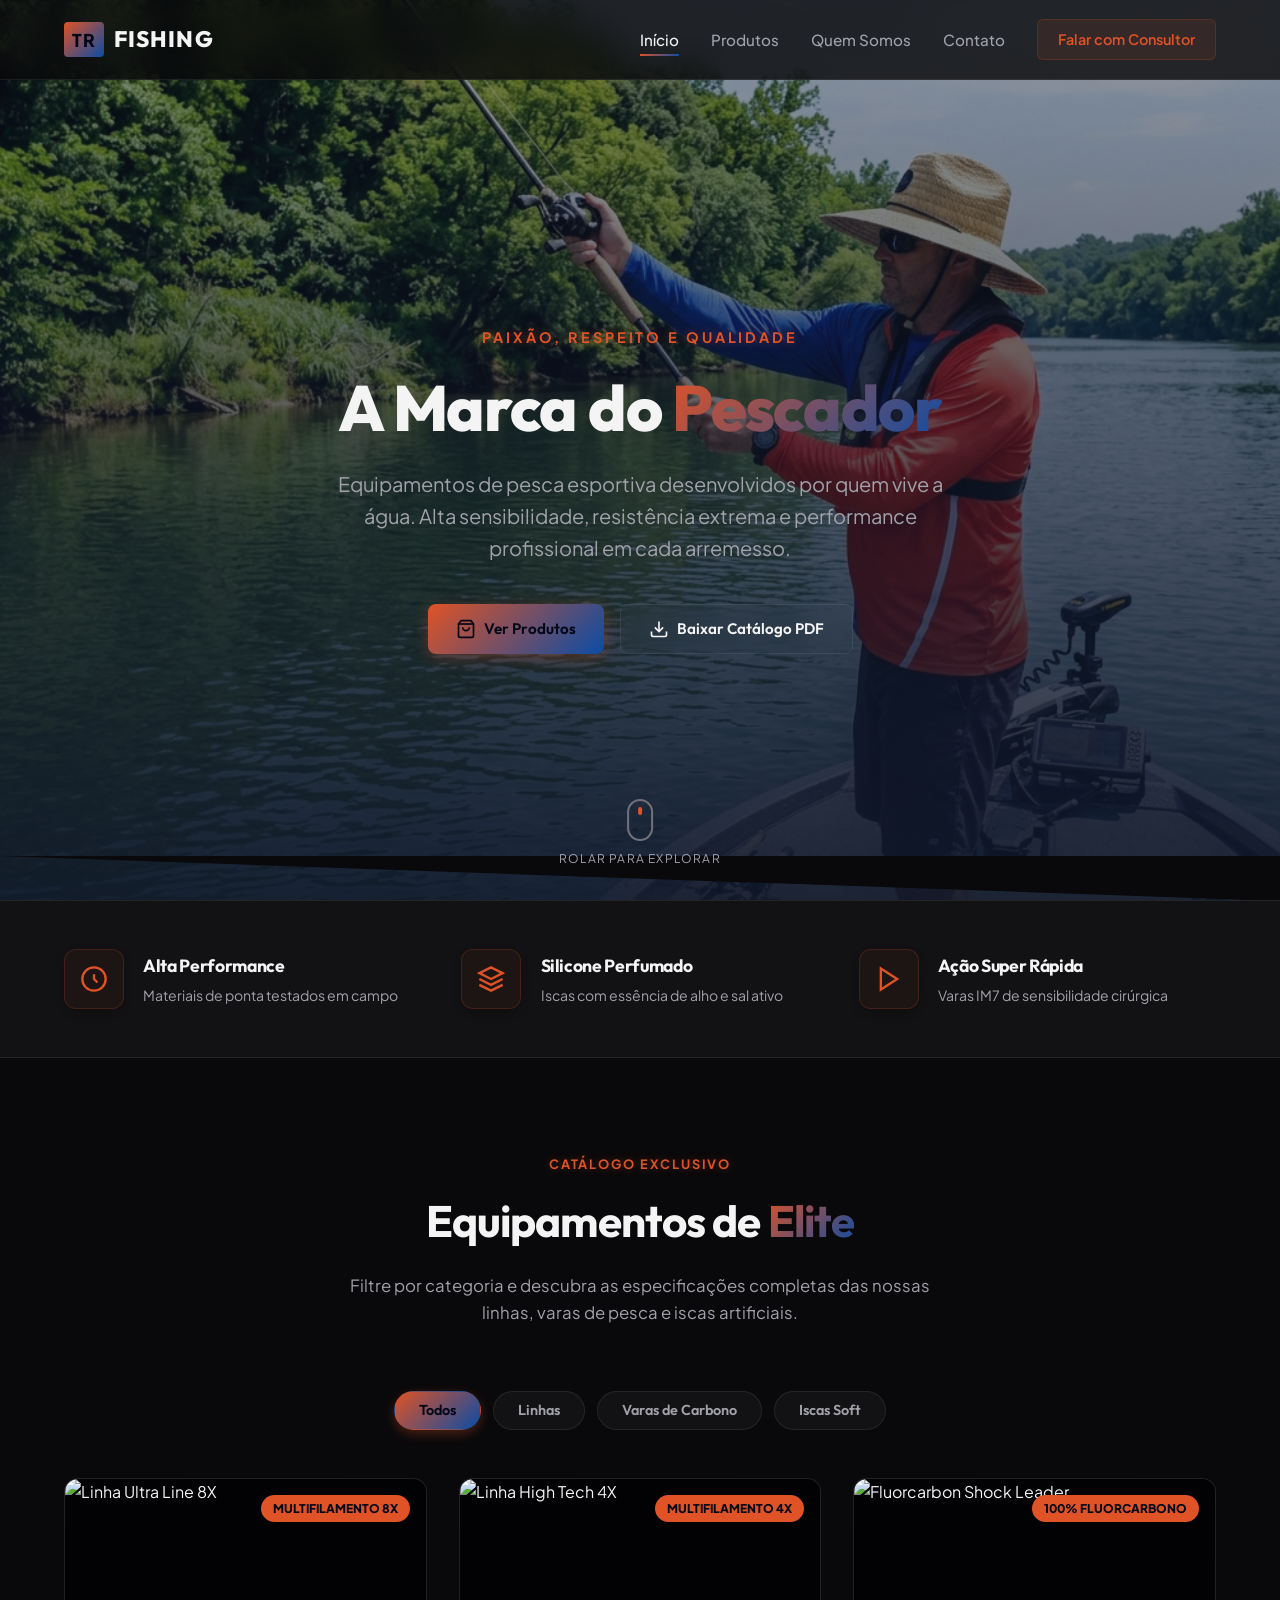
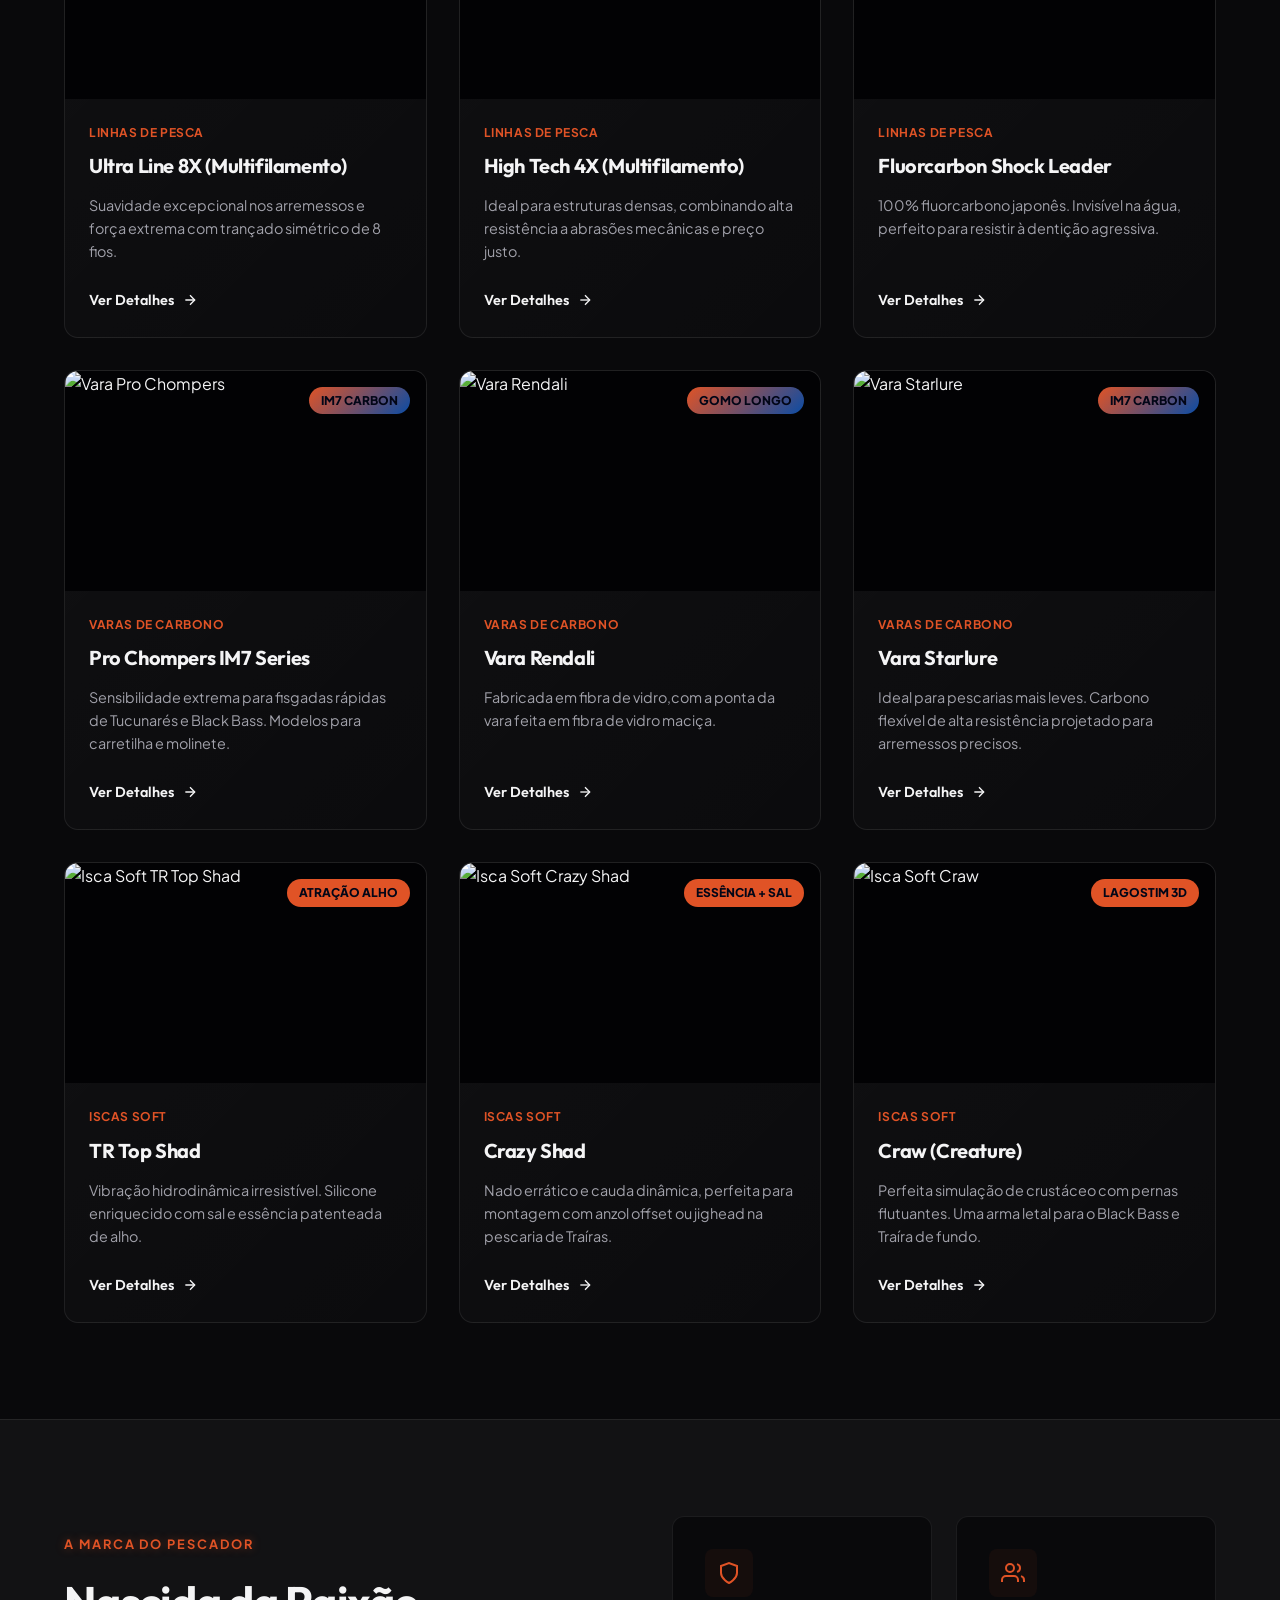
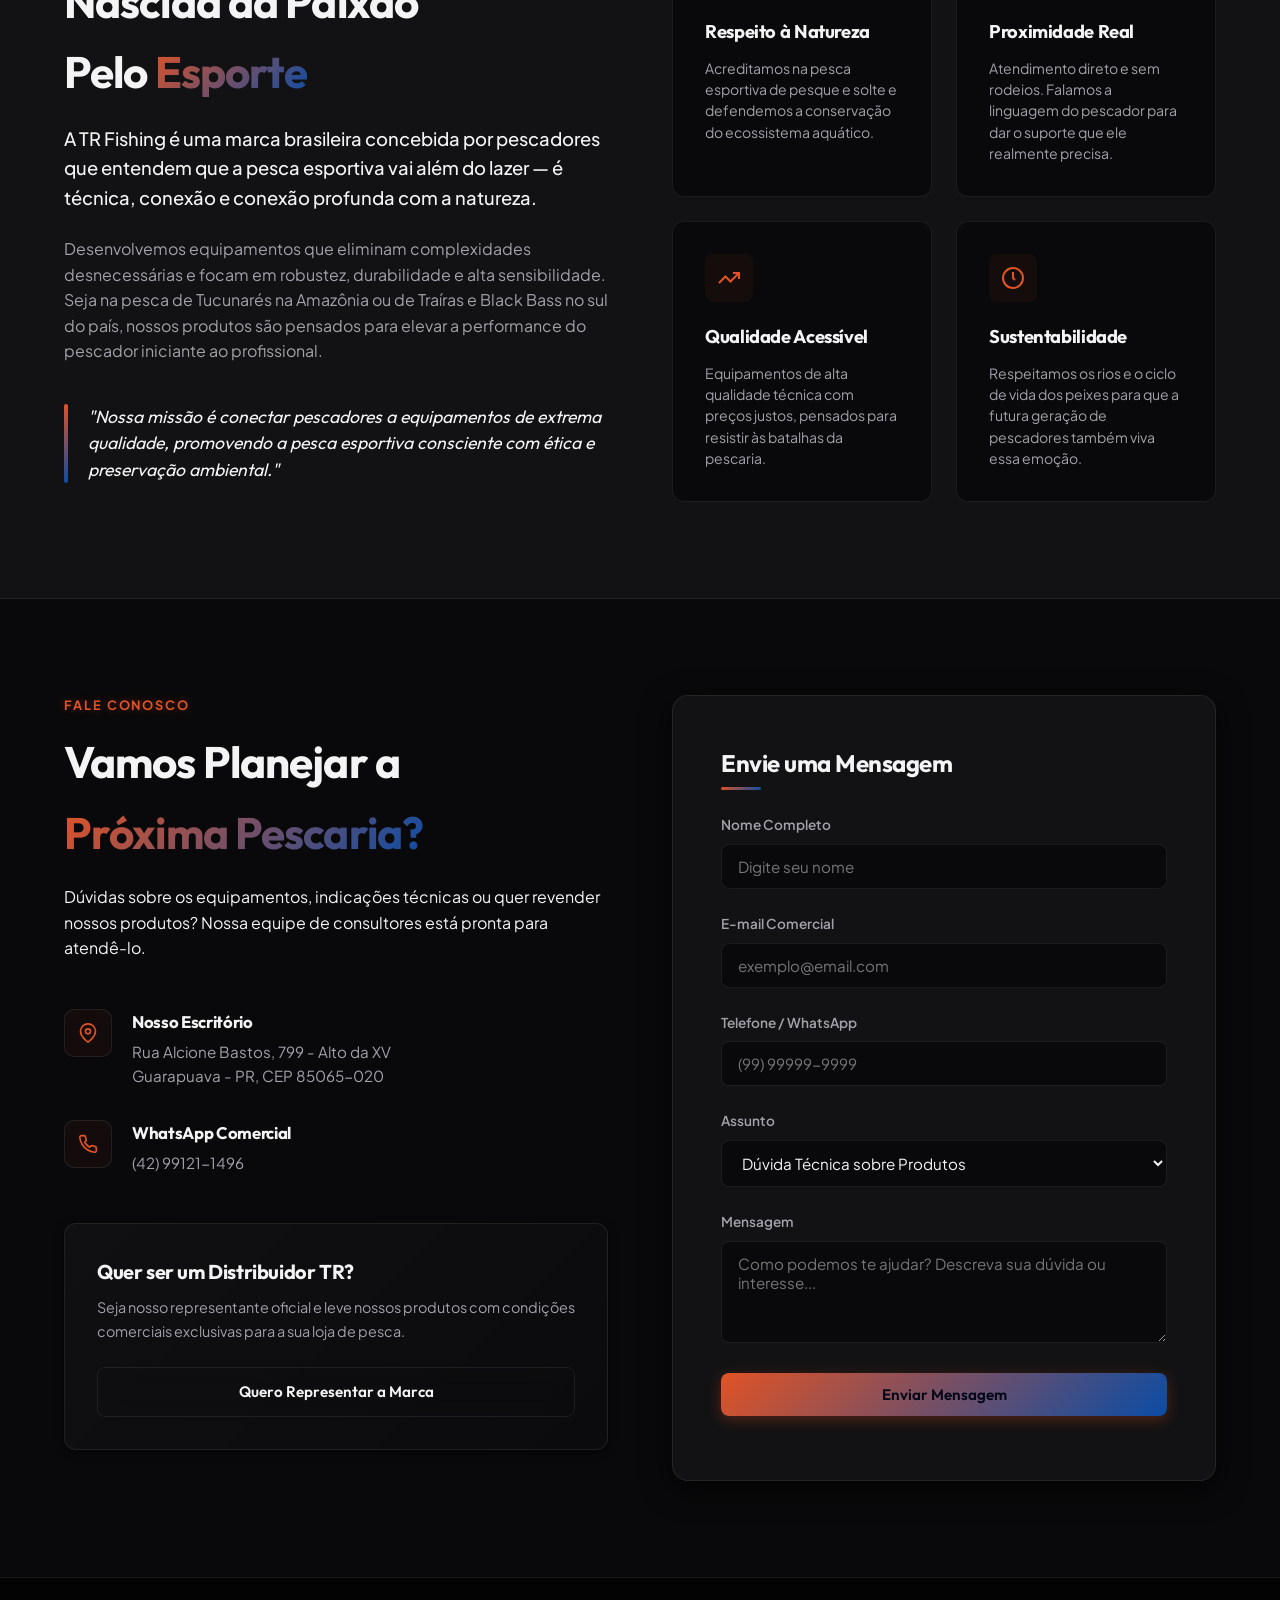
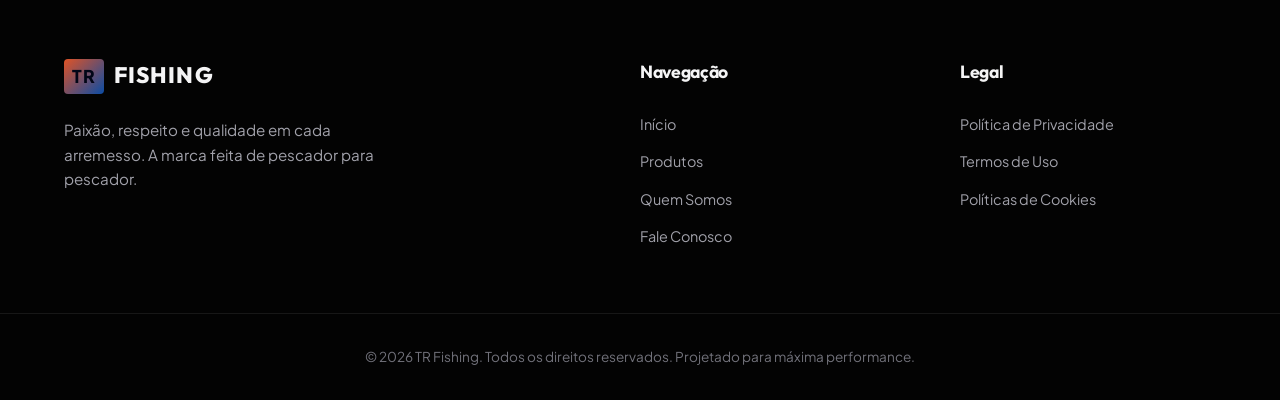
==== index.html @ 399e47fb "imagem borrada" ====
<!DOCTYPE html>
<html lang="pt-BR">
<head>
    <meta charset="UTF-8">
    <meta name="viewport" content="width=device-width, initial-scale=1.0">
    
    <!-- SEO Optimization -->
    <title>TR Fishing | A Marca do Pescador Esportivo</title>
    <meta name="description" content="TR Fishing: Equipamentos de pesca esportiva de alta performance. Linhas multifilamento, varas de carbono IM7 e iscas soft de alta atração para pescadores exigentes.">
    <meta name="keywords" content="tr fishing, pesca esportiva, linha multifilamento, vara de pesca, isca soft, tucunare, traira, robalo, guarapuava">
    <meta name="author" content="TR Fishing">
    <meta name="robots" content="index, follow">
    
    <!-- Open Graph (Facebook / LinkedIn) -->
    <meta property="og:type" content="website">
    <meta property="og:url" content="https://trfishing.com.br">
    <meta property="og:title" content="TR Fishing | A Marca do Pescador Esportivo">
    <meta property="og:description" content="Linhas multifilamento, varas de carbono IM7 e iscas soft premium com essência e sal. Feito por pescadores para pescadores.">
    <meta property="og:image" content="assets/hero_background.png">

    <!-- Fonts -->
    <link rel="preconnect" href="https://fonts.googleapis.com">
    <link rel="preconnect" href="https://fonts.gstatic.com" crossorigin>
    <link href="https://fonts.googleapis.com/css2?family=Outfit:wght@300;400;500;600;700;800&family=Plus+Jakarta+Sans:wght@300;400;500;600;700&display=swap" rel="stylesheet">

    <link rel="stylesheet" href="index.css">
</head>
<body>

    <!-- Header / Navbar -->
    <header class="navbar-header" id="navbar">
        <div class="nav-container">
            <a href="#home" class="logo-area">
                <span class="logo-icon">TR</span>
                <span class="logo-text">FISHING</span>
            </a>
            
            <!-- Mobile Menu Toggle Button -->
            <button class="mobile-toggle" id="mobile-toggle" aria-label="Abrir Menu">
                <svg class="burger-icon" viewBox="0 0 24 24" width="24" height="24">
                    <line x1="4" y1="6" x2="20" y2="6" stroke="currentColor" stroke-width="2" stroke-linecap="round"/>
                    <line x1="4" y1="12" x2="20" y2="12" stroke="currentColor" stroke-width="2" stroke-linecap="round"/>
                    <line x1="4" y1="18" x2="20" y2="18" stroke="currentColor" stroke-width="2" stroke-linecap="round"/>
                </svg>
            </button>

            <!-- Navigation Links -->
            <nav class="nav-menu" id="nav-menu">
                <a href="#home" class="nav-link active">Início</a>
                <a href="#produtos" class="nav-link">Produtos</a>
                <a href="#quem-somos" class="nav-link">Quem Somos</a>
                <a href="#contato" class="nav-link">Contato</a>
                <a href="https://wa.me/5542991211496?text=Olá,%20gostaria%20de%20falar%20com%20um%20consultor%20da%20TR%20Fishing." target="_blank" class="nav-cta">
                    Falar com Consultor
                </a>
            </nav>
        </div>
    </header>

    <!-- Hero Section -->
    <section class="hero-section" id="home">
        <div class="hero-bg" style="background-image: linear-gradient(to bottom, rgba(15, 23, 42, 0.4), rgba(15, 23, 42, 0.95)), url('assets/hero_background.png');"></div>
        <div class="hero-content container">
            <span class="hero-tagline glow-text">PAIXÃO, RESPEITO E QUALIDADE</span>
            <h1 class="hero-title animate-text">A Marca do <span class="gradient-text">Pescador</span></h1>
            <p class="hero-subtitle">Equipamentos de pesca esportiva desenvolvidos por quem vive a água. Alta sensibilidade, resistência extrema e performance profissional em cada arremesso.</p>
            
            <div class="hero-actions">
                <a href="#produtos" class="btn btn-primary">
                    <svg viewBox="0 0 24 24" width="20" height="20" fill="none" stroke="currentColor" stroke-width="2"><path d="M6 2L3 6v14a2 2 0 0 0 2 2h14a2 2 0 0 0 2-2V6l-3-4z"/><line x1="3" y1="6" x2="21" y2="6"/><path d="M16 10a4 4 0 0 1-8 0"/></svg>
                    Ver Produtos
                </a>
                <a href="https://www.trfishing.com.br/_files/ugd/148d5c_46f67839ef1f469bb3b888e98084ba09.pdf" target="_blank" class="btn btn-secondary">
                    <svg viewBox="0 0 24 24" width="20" height="20" fill="none" stroke="currentColor" stroke-width="2"><path d="M21 15v4a2 2 0 0 1-2 2H5a2 2 0 0 1-2-2v-4"/><polyline points="7 10 12 15 17 10"/><line x1="12" y1="15" x2="12" y2="3"/></svg>
                    Baixar Catálogo PDF
                </a>
            </div>
        </div>
        
        <div class="scroll-indicator">
            <span class="mouse">
                <span class="wheel"></span>
            </span>
            <span class="label">Rolar para explorar</span>
        </div>
        
        <!-- Premium Angled SVG Divider -->
        <div class="hero-divider">
            <svg data-name="Layer 1" xmlns="http://www.w3.org/2000/svg" viewBox="0 0 1200 120" preserveAspectRatio="none">
                <path d="M1200 120L0 120L0 0L1200 120Z"></path>
            </svg>
        </div>
    </section>

    <!-- Quick Highlights Info Bar -->
    <div class="highlight-bar">
        <div class="container highlights-wrapper">
            <div class="highlight-item" data-animate="slide-up">
                <div class="highlight-icon">
                    <svg viewBox="0 0 24 24" width="28" height="28" fill="none" stroke="currentColor" stroke-width="2"><circle cx="12" cy="12" r="10"/><path d="M12 8v4l3 3"/></svg>
                </div>
                <div>
                    <h4>Alta Performance</h4>
                    <p>Materiais de ponta testados em campo</p>
                </div>
            </div>
            <div class="highlight-item" data-animate="slide-up">
                <div class="highlight-icon">
                    <svg viewBox="0 0 24 24" width="28" height="28" fill="none" stroke="currentColor" stroke-width="2"><path d="M12 2L2 7l10 5 10-5-10-5zM2 17l10 5 10-5M2 12l10 5 10-5"/></svg>
                </div>
                <div>
                    <h4>Silicone Perfumado</h4>
                    <p>Iscas com essência de alho e sal ativo</p>
                </div>
            </div>
            <div class="highlight-item" data-animate="slide-up">
                <div class="highlight-icon">
                    <svg viewBox="0 0 24 24" width="28" height="28" fill="none" stroke="currentColor" stroke-width="2"><polygon points="5 3 19 12 5 21 5 3"/></svg>
                </div>
                <div>
                    <h4>Ação Super Rápida</h4>
                    <p>Varas IM7 de sensibilidade cirúrgica</p>
                </div>
            </div>
        </div>
    </div>

    <!-- Products Catalog Section -->
    <section class="products-section container" id="produtos">
        <div class="section-header text-center">
            <span class="section-tag glow-text">CATÁLOGO EXCLUSIVO</span>
            <h2 class="section-title">Equipamentos de <span class="gradient-text">Elite</span></h2>
            <p class="section-subtitle">Filtre por categoria e descubra as especificações completas das nossas linhas, varas de pesca e iscas artificiais.</p>
        </div>

        <!-- Filter Controls -->
        <div class="filter-controls">
            <button class="filter-btn active" data-filter="all">Todos</button>
            <button class="filter-btn" data-filter="linhas">Linhas</button>
            <button class="filter-btn" data-filter="varas">Varas de Carbono</button>
            <button class="filter-btn" data-filter="iscas">Iscas Soft</button>
        </div>

        <!-- Products Grid -->
        <div class="products-grid" id="products-grid">
            <!-- Product cards will be dynamically loaded or hardcoded for high indexing and speed -->
            
            <!-- Card 1 -->
            <div class="product-card" data-category="linhas" data-animate="fade-in">
                <div class="product-img-wrapper">
                    <img src="assets/product_line.png" alt="Linha Ultra Line 8X" class="product-image">
                    <span class="product-badge">Multifilamento 8X</span>
                </div>
                <div class="product-info">
                    <span class="product-category-tag">Linhas de Pesca</span>
                    <h3 class="product-name">Ultra Line 8X (Multifilamento)</h3>
                    <p class="product-short-desc">Suavidade excepcional nos arremessos e força extrema com trançado simétrico de 8 fios.</p>
                    <button class="btn-detail" onclick="openProductDetail('ultra-line-8x')">
                        Ver Detalhes
                        <svg viewBox="0 0 24 24" width="16" height="16" fill="none" stroke="currentColor" stroke-width="2"><line x1="5" y1="12" x2="19" y2="12"/><polyline points="12 5 19 12 12 19"/></svg>
                    </button>
                </div>
            </div>

            <!-- Card 2 -->
            <div class="product-card" data-category="linhas" data-animate="fade-in">
                <div class="product-img-wrapper">
                    <img src="assets/product_line.png" alt="Linha High Tech 4X" class="product-image">
                    <span class="product-badge">Multifilamento 4X</span>
                </div>
                <div class="product-info">
                    <span class="product-category-tag">Linhas de Pesca</span>
                    <h3 class="product-name">High Tech 4X (Multifilamento)</h3>
                    <p class="product-short-desc">Ideal para estruturas densas, combinando alta resistência a abrasões mecânicas e preço justo.</p>
                    <button class="btn-detail" onclick="openProductDetail('high-tech-4x')">
                        Ver Detalhes
                        <svg viewBox="0 0 24 24" width="16" height="16" fill="none" stroke="currentColor" stroke-width="2"><line x1="5" y1="12" x2="19" y2="12"/><polyline points="12 5 19 12 12 19"/></svg>
                    </button>
                </div>
            </div>

            <!-- Card 3 -->
            <div class="product-card" data-category="linhas" data-animate="fade-in">
                <div class="product-img-wrapper">
                    <img src="assets/product_line.png" alt="Fluorcarbon Shock Leader" class="product-image">
                    <span class="product-badge">100% Fluorcarbono</span>
                </div>
                <div class="product-info">
                    <span class="product-category-tag">Linhas de Pesca</span>
                    <h3 class="product-name">Fluorcarbon Shock Leader</h3>
                    <p class="product-short-desc">100% fluorcarbono japonês. Invisível na água, perfeito para resistir à dentição agressiva.</p>
                    <button class="btn-detail" onclick="openProductDetail('fluorcarbon-leader')">
                        Ver Detalhes
                        <svg viewBox="0 0 24 24" width="16" height="16" fill="none" stroke="currentColor" stroke-width="2"><line x1="5" y1="12" x2="19" y2="12"/><polyline points="12 5 19 12 12 19"/></svg>
                    </button>
                </div>
            </div>

            <!-- Card 4 -->
            <div class="product-card" data-category="varas" data-animate="fade-in">
                <div class="product-img-wrapper">
                    <img src="assets/product_rod.png" alt="Vara Pro Chompers" class="product-image">
                    <span class="product-badge accent">IM7 Carbon</span>
                </div>
                <div class="product-info">
                    <span class="product-category-tag">Varas de Carbono</span>
                    <h3 class="product-name">Pro Chompers IM7 Series</h3>
                    <p class="product-short-desc">Sensibilidade extrema para fisgadas rápidas de Tucunarés e Black Bass. Modelos para carretilha e molinete.</p>
                    <button class="btn-detail" onclick="openProductDetail('pro-chompers')">
                        Ver Detalhes
                        <svg viewBox="0 0 24 24" width="16" height="16" fill="none" stroke="currentColor" stroke-width="2"><line x1="5" y1="12" x2="19" y2="12"/><polyline points="12 5 19 12 12 19"/></svg>
                    </button>
                </div>
            </div>

            <!-- Card 5 -->
            <div class="product-card" data-category="varas" data-animate="fade-in">
                <div class="product-img-wrapper">
                    <img src="assets/product_rod.png" alt="Vara Rendali" class="product-image">
                    <span class="product-badge accent">Gomo Longo</span>
                </div>
                <div class="product-info">
                    <span class="product-category-tag">Varas de Carbono</span>
                    <h3 class="product-name">Vara Rendali</h3>
                    <p class="product-short-desc">Fabricada em fibra de vidro,com a ponta da vara feita em fibra de vidro maciça.</p>
                    <button class="btn-detail" onclick="openProductDetail('rendali')">
                        Ver Detalhes
                        <svg viewBox="0 0 24 24" width="16" height="16" fill="none" stroke="currentColor" stroke-width="2"><line x1="5" y1="12" x2="19" y2="12"/><polyline points="12 5 19 12 12 19"/></svg>
                    </button>
                </div>
            </div>

            <!-- Card 6 -->
            <div class="product-card" data-category="varas" data-animate="fade-in">
                <div class="product-img-wrapper">
                    <img src="assets/product_rod.png" alt="Vara Starlure" class="product-image">
                    <span class="product-badge accent">IM7 Carbon</span>
                </div>
                <div class="product-info">
                    <span class="product-category-tag">Varas de Carbono</span>
                    <h3 class="product-name">Vara Starlure</h3>
                    <p class="product-short-desc">Ideal para pescarias mais leves. Carbono flexível de alta resistência projetado para arremessos precisos.</p>
                    <button class="btn-detail" onclick="openProductDetail('starlure')">
                        Ver Detalhes
                        <svg viewBox="0 0 24 24" width="16" height="16" fill="none" stroke="currentColor" stroke-width="2"><line x1="5" y1="12" x2="19" y2="12"/><polyline points="12 5 19 12 12 19"/></svg>
                    </button>
                </div>
            </div>

            <!-- Card 7 -->
            <div class="product-card" data-category="iscas" data-animate="fade-in">
                <div class="product-img-wrapper">
                    <img src="assets/product_bait.png" alt="Isca Soft TR Top Shad" class="product-image">
                    <span class="product-badge">Atração Alho</span>
                </div>
                <div class="product-info">
                    <span class="product-category-tag">Iscas Soft</span>
                    <h3 class="product-name">TR Top Shad</h3>
                    <p class="product-short-desc">Vibração hidrodinâmica irresistível. Silicone enriquecido com sal e essência patenteada de alho.</p>
                    <button class="btn-detail" onclick="openProductDetail('top-shad')">
                        Ver Detalhes
                        <svg viewBox="0 0 24 24" width="16" height="16" fill="none" stroke="currentColor" stroke-width="2"><line x1="5" y1="12" x2="19" y2="12"/><polyline points="12 5 19 12 12 19"/></svg>
                    </button>
                </div>
            </div>

            <!-- Card 8 -->
            <div class="product-card" data-category="iscas" data-animate="fade-in">
                <div class="product-img-wrapper">
                    <img src="assets/product_bait.png" alt="Isca Soft Crazy Shad" class="product-image">
                    <span class="product-badge">Essência + Sal</span>
                </div>
                <div class="product-info">
                    <span class="product-category-tag">Iscas Soft</span>
                    <h3 class="product-name">Crazy Shad</h3>
                    <p class="product-short-desc">Nado errático e cauda dinâmica, perfeita para montagem com anzol offset ou jighead na pescaria de Traíras.</p>
                    <button class="btn-detail" onclick="openProductDetail('crazy-shad')">
                        Ver Detalhes
                        <svg viewBox="0 0 24 24" width="16" height="16" fill="none" stroke="currentColor" stroke-width="2"><line x1="5" y1="12" x2="19" y2="12"/><polyline points="12 5 19 12 12 19"/></svg>
                    </button>
                </div>
            </div>

            <!-- Card 9 -->
            <div class="product-card" data-category="iscas" data-animate="fade-in">
                <div class="product-img-wrapper">
                    <img src="assets/product_bait.png" alt="Isca Soft Craw" class="product-image">
                    <span class="product-badge">Lagostim 3D</span>
                </div>
                <div class="product-info">
                    <span class="product-category-tag">Iscas Soft</span>
                    <h3 class="product-name">Craw (Creature)</h3>
                    <p class="product-short-desc">Perfeita simulação de crustáceo com pernas flutuantes. Uma arma letal para o Black Bass e Traíra de fundo.</p>
                    <button class="btn-detail" onclick="openProductDetail('craw-creature')">
                        Ver Detalhes
                        <svg viewBox="0 0 24 24" width="16" height="16" fill="none" stroke="currentColor" stroke-width="2"><line x1="5" y1="12" x2="19" y2="12"/><polyline points="12 5 19 12 12 19"/></svg>
                    </button>
                </div>
            </div>
            
        </div>
    </section>

    <!-- About Section (Quem Somos) -->
    <section class="about-section" id="quem-somos">
        <div class="container">
            <div class="about-grid">
                <div class="about-content" data-animate="slide-right">
                    <span class="section-tag glow-text">A MARCA DO PESCADOR</span>
                    <h2 class="section-title">Nascida da Paixão <br>Pelo <span class="gradient-text">Esporte</span></h2>
                    <p class="about-lead">A TR Fishing é uma marca brasileira concebida por pescadores que entendem que a pesca esportiva vai além do lazer — é técnica, conexão e conexão profunda com a natureza.</p>
                    <p class="about-desc">Desenvolvemos equipamentos que eliminam complexidades desnecessárias e focam em robustez, durabilidade e alta sensibilidade. Seja na pesca de Tucunarés na Amazônia ou de Traíras e Black Bass no sul do país, nossos produtos são pensados para elevar a performance do pescador iniciante ao profissional.</p>
                    
                    <div class="about-mission">
                        <div class="mission-bar"></div>
                        <blockquote>
                            "Nossa missão é conectar pescadores a equipamentos de extrema qualidade, promovendo a pesca esportiva consciente com ética e preservação ambiental."
                        </blockquote>
                    </div>
                </div>

                <div class="about-cards-grid" data-animate="slide-left">
                    <!-- Cards de Valores -->
                    <div class="value-card">
                        <div class="value-icon">
                            <svg viewBox="0 0 24 24" width="24" height="24" fill="none" stroke="currentColor" stroke-width="2"><path d="M12 22s8-4 8-10V5l-8-3-8 3v7c0 6 8 10 8 10z"/></svg>
                        </div>
                        <h3>Respeito à Natureza</h3>
                        <p>Acreditamos na pesca esportiva de pesque e solte e defendemos a conservação do ecossistema aquático.</p>
                    </div>

                    <div class="value-card">
                        <div class="value-icon">
                            <svg viewBox="0 0 24 24" width="24" height="24" fill="none" stroke="currentColor" stroke-width="2"><path d="M17 21v-2a4 4 0 0 0-4-4H5a4 4 0 0 0-4 4v2"/><circle cx="9" cy="7" r="4"/><path d="M23 21v-2a4 4 0 0 0-3-3.87"/><path d="M16 3.13a4 4 0 0 1 0 7.75"/></svg>
                        </div>
                        <h3>Proximidade Real</h3>
                        <p>Atendimento direto e sem rodeios. Falamos a linguagem do pescador para dar o suporte que ele realmente precisa.</p>
                    </div>

                    <div class="value-card">
                        <div class="value-icon">
                            <svg viewBox="0 0 24 24" width="24" height="24" fill="none" stroke="currentColor" stroke-width="2"><polyline points="22 7 13.5 15.5 8.5 10.5 2 17"/><polyline points="16 7 22 7 22 13"/></svg>
                        </div>
                        <h3>Qualidade Acessível</h3>
                        <p>Equipamentos de alta qualidade técnica com preços justos, pensados para resistir às batalhas da pescaria.</p>
                    </div>

                    <div class="value-card">
                        <div class="value-icon">
                            <svg viewBox="0 0 24 24" width="24" height="24" fill="none" stroke="currentColor" stroke-width="2"><circle cx="12" cy="12" r="10"/><polyline points="12 6 12 12 14 14"/></svg>
                        </div>
                        <h3>Sustentabilidade</h3>
                        <p>Respeitamos os rios e o ciclo de vida dos peixes para que a futura geração de pescadores também viva essa emoção.</p>
                    </div>
                </div>
            </div>
        </div>
    </section>

    <!-- Representation & Contact Section -->
    <section class="contact-section" id="contato">
        <div class="container">
            <div class="contact-grid">
                
                <!-- Info Section -->
                <div class="contact-info" data-animate="slide-right">
                    <span class="section-tag glow-text">FALE CONOSCO</span>
                    <h2 class="section-title">Vamos Planejar a <br><span class="gradient-text">Próxima Pescaria?</span></h2>
                    <p class="contact-lead">Dúvidas sobre os equipamentos, indicações técnicas ou quer revender nossos produtos? Nossa equipe de consultores está pronta para atendê-lo.</p>
                    
                    <div class="info-details">
                        <div class="info-item">
                            <div class="info-icon">
                                <svg viewBox="0 0 24 24" width="20" height="20" fill="none" stroke="currentColor" stroke-width="2"><path d="M21 10c0 7-9 13-9 13s-9-6-9-13a9 9 0 0 1 18 0z"/><circle cx="12" cy="10" r="3"/></svg>
                            </div>
                            <div>
                                <h5>Nosso Escritório</h5>
                                <p>Rua Alcione Bastos, 799 - Alto da XV<br>Guarapuava - PR, CEP 85065-020</p>
                            </div>
                        </div>

                        <div class="info-item">
                            <div class="info-icon">
                                <svg viewBox="0 0 24 24" width="20" height="20" fill="none" stroke="currentColor" stroke-width="2"><path d="M22 16.92v3a2 2 0 0 1-2.18 2 19.79 19.79 0 0 1-8.63-3.07 19.5 19.5 0 0 1-6-6 19.79 19.79 0 0 1-3.07-8.67A2 2 0 0 1 4.11 2h3a2 2 0 0 1 2 1.72 12.84 12.84 0 0 0 .7 2.81 2 2 0 0 1-.45 2.11L8.09 9.91a16 16 0 0 0 6 6l1.27-1.27a2 2 0 0 1 2.11-.45 12.84 12.84 0 0 0 2.81.7A2 2 0 0 1 22 16.92z"/></svg>
                            </div>
                            <div>
                                <h5>WhatsApp Comercial</h5>
                                <p>(42) 99121-1496</p>
                            </div>
                        </div>
                    </div>

                    <!-- Rep Direct Button -->
                    <div class="rep-card">
                        <h4>Quer ser um Distribuidor TR?</h4>
                        <p>Seja nosso representante oficial e leve nossos produtos com condições comerciais exclusivas para a sua loja de pesca.</p>
                        <a href="https://wa.me/5542991211496?text=Olá!%20Tenho%20uma%20loja%20e%20gostaria%20de%20saber%20como%20representar%20a%20TR%20Fishing%20na%20minha%20região." target="_blank" class="btn btn-secondary btn-full">
                            Quero Representar a Marca
                        </a>
                    </div>
                </div>

                <!-- Form Section -->
                <div class="contact-form-wrapper" data-animate="slide-left">
                    <form class="contact-form" id="contactForm">
                        <h3 class="form-title">Envie uma Mensagem</h3>
                        
                        <div class="form-group">
                            <label for="name">Nome Completo</label>
                            <input type="text" id="name" required placeholder="Digite seu nome">
                        </div>

                        <div class="form-group">
                            <label for="email">E-mail Comercial</label>
                            <input type="email" id="email" required placeholder="exemplo@email.com">
                        </div>

                        <div class="form-group">
                            <label for="phone">Telefone / WhatsApp</label>
                            <input type="tel" id="phone" required placeholder="(99) 99999-9999">
                        </div>

                        <div class="form-group">
                            <label for="subject">Assunto</label>
                            <select id="subject">
                                <option value="duvida">Dúvida Técnica sobre Produtos</option>
                                <option value="representacao">Quero ser um Representante</option>
                                <option value="sugestao">Sugestões e Parcerias</option>
                            </select>
                        </div>

                        <div class="form-group">
                            <label for="message">Mensagem</label>
                            <textarea id="message" rows="4" required placeholder="Como podemos te ajudar? Descreva sua dúvida ou interesse..."></textarea>
                        </div>

                        <button type="submit" class="btn btn-primary btn-full">
                            Enviar Mensagem
                        </button>
                        <div id="formStatus" class="form-status"></div>
                    </form>
                </div>

            </div>
        </div>
    </section>

    <!-- Footer -->
    <footer class="footer">
        <div class="container footer-grid">
            <div class="footer-brand">
                <a href="#home" class="logo-area">
                    <span class="logo-icon">TR</span>
                    <span class="logo-text">FISHING</span>
                </a>
                <p class="footer-desc">Paixão, respeito e qualidade em cada arremesso. A marca feita de pescador para pescador.</p>
            </div>
            
            <div class="footer-links">
                <h4>Navegação</h4>
                <ul>
                    <li><a href="#home">Início</a></li>
                    <li><a href="#produtos">Produtos</a></li>
                    <li><a href="#quem-somos">Quem Somos</a></li>
                    <li><a href="#contato">Fale Conosco</a></li>
                </ul>
            </div>

            <div class="footer-links">
                <h4>Legal</h4>
                <ul>
                    <li><a href="#">Política de Privacidade</a></li>
                    <li><a href="#">Termos de Uso</a></li>
                    <li><a href="#">Políticas de Cookies</a></li>
                </ul>
            </div>
        </div>

        <div class="footer-bottom text-center">
            <p>&copy; 2026 TR Fishing. Todos os direitos reservados. Projetado para máxima performance.</p>
        </div>
    </footer>

    <!-- Interactive Product Detail Modal (Glassmorphic) -->
    <div class="modal-overlay" id="productModal">
        <div class="modal-card">
            <button class="modal-close" onclick="closeProductModal()" aria-label="Fechar Modal">
                <svg viewBox="0 0 24 24" width="24" height="24" fill="none" stroke="currentColor" stroke-width="2"><line x1="18" y1="6" x2="6" y2="18"/><line x1="6" y1="6" x2="18" y2="18"/></svg>
            </button>
            
            <div class="modal-body-grid">
                <div class="modal-image-area">
                    <img src="" alt="" id="modalImg" class="modal-product-img">
                </div>
                
                <div class="modal-info-area">
                    <span class="modal-category" id="modalCategory">Categoria</span>
                    <h2 class="modal-title" id="modalTitle">Nome do Produto</h2>
                    <p class="modal-desc" id="modalDesc">Descrição detalhada do produto.</p>
                    
                    <h4 class="specs-heading">Especificações Técnicas</h4>
                    <div class="modal-specs-table" id="modalSpecsTable">
                        <!-- Dynamic specification lines -->
                    </div>

                    <div class="modal-cta-wrapper">
                        <a href="" target="_blank" id="modalWaBtn" class="btn btn-primary btn-full">
                            <svg viewBox="0 0 24 24" width="20" height="20" fill="none" stroke="currentColor" stroke-width="2"><path d="M21 11.5a8.38 8.38 0 0 1-.9 3.8 8.5 8.5 0 0 1-7.6 4.7 8.38 8.38 0 0 1-3.8-.9L3 21l1.9-5.7a8.38 8.38 0 0 1-.9-3.8 8.5 8.5 0 0 1 4.7-7.6 8.38 8.38 0 0 1 3.8-.9h.5a8.48 8.48 0 0 1 8 8v.5z"/></svg>
                            Consultar Disponibilidade no WhatsApp
                        </a>
                    </div>
                </div>
            </div>
        </div>
    </div>

    <!-- Script Entry -->
    <script src="index.js"></script>
</body>
</html>
---- index.css ----
/* ==========================================================================
   TR Fishing CSS Stylesheet - Premium Design System
   ========================================================================== */

/* Variables & Tokens */
:root {
    /* Colors */
    --color-bg-base: #09090b;       /* Dark base background */
    --color-bg-surface: #121214;    /* Surface containers */
    --color-bg-glass: rgba(18, 18, 20, 0.7); /* Translucent glass containers */
    --color-border: rgba(255, 255, 255, 0.08);
    --color-border-glow: rgba(224, 83, 38, 0.2);
    
    --color-text-primary: #f4f4f5;   /* Pure zinc white */
    --color-text-secondary: #a1a1aa; /* Muted zinc grey */
    --color-text-muted: #71717a;     /* Muted hints */
    
    /* Accents */
    --color-primary: #e05326;        /* Vibrant Teal */
    --color-primary-hover: #c43f16;  /* Deep Teal */
    --color-secondary: #0b4ca5;      /* Bright Blue */
    --color-accent: #e05326;         /* Neon Green (Fishing vibe) */
    
    /* Gradients */
    --grad-primary: linear-gradient(135deg, #e05326 0%, #0b4ca5 100%);
    --grad-dark: linear-gradient(180deg, #09090b 0%, #121214 100%);
    --grad-glass: linear-gradient(135deg, rgba(255, 255, 255, 0.03) 0%, rgba(255, 255, 255, 0.01) 100%);
    
    /* Typography */
    --font-heading: 'Outfit', sans-serif;
    --font-body: 'Plus Jakarta Sans', sans-serif;
    
    /* Shadows & Glows */
    --shadow-sm: 0 2px 8px rgba(0, 0, 0, 0.5);
    --shadow-md: 0 8px 30px rgba(0, 0, 0, 0.7);
    --shadow-glow: 0 0 25px rgba(224, 83, 38, 0.3);
    
    /* Transitions */
    --transition-fast: 0.2s cubic-bezier(0.4, 0, 0.2, 1);
    --transition-normal: 0.4s cubic-bezier(0.4, 0, 0.2, 1);
    --transition-slow: 0.7s cubic-bezier(0.4, 0, 0.2, 1);
}

/* Reset & Base Styles */
* {
    margin: 0;
    padding: 0;
    box-sizing: border-box;
    scroll-behavior: smooth;
}

body {
    background-color: var(--color-bg-base);
    color: var(--color-text-primary);
    font-family: var(--font-body);
    line-height: 1.6;
    overflow-x: hidden;
    -webkit-font-smoothing: antialiased;
}

h1, h2, h3, h4, h5, h6 {
    font-family: var(--font-heading);
    font-weight: 700;
    letter-spacing: -0.02em;
    color: var(--color-text-primary);
}

a {
    color: inherit;
    text-decoration: none;
    transition: var(--transition-fast);
}

img {
    max-width: 100%;
    height: auto;
    display: block;
}

ul {
    list-style: none;
}

.container {
    width: 100%;
    max-width: 1200px;
    margin: 0 auto;
    padding: 0 1.5rem;
}

.text-center {
    text-align: center;
}

/* Typography Utils */
.gradient-text {
    background: var(--grad-primary);
    -webkit-background-clip: text;
    -webkit-text-fill-color: transparent;
    background-clip: text;
}

.glow-text {
    text-shadow: 0 0 10px rgba(224, 83, 38, 0.4);
    color: var(--color-primary);
}

/* Buttons */
.btn {
    display: inline-flex;
    align-items: center;
    justify-content: center;
    gap: 0.5rem;
    padding: 0.75rem 1.75rem;
    font-family: var(--font-heading);
    font-weight: 600;
    font-size: 0.95rem;
    border-radius: 8px;
    cursor: pointer;
    transition: all var(--transition-normal);
}

.btn-primary {
    background: var(--grad-primary);
    color: #020617;
    border: none;
    box-shadow: 0 4px 15px rgba(224, 83, 38, 0.3);
}

.btn-primary:hover {
    transform: translateY(-2px);
    box-shadow: 0 8px 25px rgba(224, 83, 38, 0.5), var(--shadow-glow);
}

.btn-secondary {
    background: transparent;
    color: var(--color-text-primary);
    border: 1px solid var(--color-border);
    backdrop-filter: blur(10px);
}

.btn-secondary:hover {
    background: rgba(255, 255, 255, 0.05);
    border-color: var(--color-primary);
    transform: translateY(-2px);
}

.btn-full {
    width: 100%;
}

/* Header & Glassmorphic Navigation */
.navbar-header {
    position: fixed;
    top: 0;
    left: 0;
    width: 100%;
    z-index: 1000;
    border-bottom: 1px solid var(--color-border);
    transition: all var(--transition-normal);
    background: rgba(9, 9, 11, 0.8);
    backdrop-filter: blur(16px);
}

.navbar-header.scrolled {
    background: var(--color-bg-glass);
    padding: 0.6rem 0;
    box-shadow: var(--shadow-sm);
}

.nav-container {
    display: flex;
    justify-content: space-between;
    align-items: center;
    max-width: 1200px;
    margin: 0 auto;
    padding: 1.2rem 1.5rem;
    transition: all var(--transition-normal);
}

.navbar-header.scrolled .nav-container {
    padding: 0.8rem 1.5rem;
}

.logo-area {
    display: flex;
    align-items: center;
    gap: 0.6rem;
    font-size: 1.4rem;
    font-weight: 800;
    letter-spacing: 0.05em;
}

.logo-icon {
    background: var(--grad-primary);
    color: #020617;
    padding: 0.2rem 0.5rem;
    border-radius: 4px;
    font-size: 1.1rem;
    font-weight: 900;
}

.logo-text {
    font-family: var(--font-heading);
}

.nav-menu {
    display: flex;
    align-items: center;
    gap: 2rem;
}

.nav-link {
    font-size: 0.95rem;
    font-weight: 500;
    color: var(--color-text-secondary);
    position: relative;
    padding: 0.25rem 0;
}

.nav-link:hover, .nav-link.active {
    color: var(--color-text-primary);
}

.nav-link::after {
    content: '';
    position: absolute;
    bottom: 0;
    left: 0;
    width: 0;
    height: 2px;
    background: var(--grad-primary);
    transition: width var(--transition-fast);
}

.nav-link:hover::after, .nav-link.active::after {
    width: 100%;
}

.nav-cta {
    background: rgba(224, 83, 38, 0.1);
    color: var(--color-primary);
    border: 1px solid rgba(224, 83, 38, 0.2);
    padding: 0.5rem 1.25rem;
    border-radius: 6px;
    font-size: 0.9rem;
    font-weight: 600;
}

.nav-cta:hover {
    background: var(--grad-primary);
    color: #020617;
    border-color: transparent;
    box-shadow: 0 4px 12px rgba(224, 83, 38, 0.2);
}

/* Mobile Toggle */
.mobile-toggle {
    display: none;
    background: none;
    border: none;
    color: var(--color-text-primary);
    cursor: pointer;
}

/* Hero Section */
.hero-section {
    position: relative;
    min-height: 100vh;
    display: flex;
    align-items: center;
    justify-content: center;
    padding-top: 80px;
    overflow: hidden;
}

.hero-bg {
    position: absolute;
    top: -30px;
    left: 0;
    width: 100%;
    height: calc(100% + 60px);
    background-size: cover;
    background-position: center;
    z-index: -1;
    transform: scale(1.02);
    transition: transform var(--transition-slow);
}

.hero-content {
    text-align: center;
    max-width: 800px;
    z-index: 10;
}

.hero-tagline {
    font-size: 0.9rem;
    font-weight: 700;
    letter-spacing: 0.2em;
    display: block;
    margin-bottom: 1.5rem;
}

.hero-title {
    font-size: clamp(2.5rem, 5vw, 4.5rem);
    line-height: 1.1;
    font-weight: 800;
    margin-bottom: 1.5rem;
}

.hero-subtitle {
    font-size: clamp(1rem, 2vw, 1.25rem);
    color: var(--color-text-secondary);
    max-width: 650px;
    margin: 0 auto 2.5rem;
}

.hero-actions {
    display: flex;
    justify-content: center;
    gap: 1rem;
}

.scroll-indicator {
    position: absolute;
    bottom: 2rem;
    left: 50%;
    transform: translateX(-50%);
    display: flex;
    flex-direction: column;
    align-items: center;
    gap: 0.5rem;
    color: var(--color-text-secondary);
    z-index: 10;
}

.scroll-indicator .mouse {
    width: 26px;
    height: 42px;
    border: 2px solid var(--color-text-muted);
    border-radius: 20px;
    position: relative;
}

.scroll-indicator .mouse .wheel {
    width: 4px;
    height: 8px;
    background-color: var(--color-primary);
    border-radius: 2px;
    position: absolute;
    top: 6px;
    left: 50%;
    transform: translateX(-50%);
    animation: scroll-wheel 1.5s infinite;
}

.scroll-indicator .label {
    font-size: 0.75rem;
    letter-spacing: 0.1em;
    text-transform: uppercase;
}

@keyframes scroll-wheel {
    0% { top: 6px; opacity: 1; }
    50% { top: 14px; opacity: 0; }
    100% { top: 6px; opacity: 1; }
}

/* Highlight Bar */
.highlight-bar {
    background-color: var(--color-bg-surface);
    border-top: 1px solid var(--color-border);
    border-bottom: 1px solid var(--color-border);
    padding: 3rem 0;
}

.highlights-wrapper {
    display: grid;
    grid-template-columns: repeat(auto-fit, minmax(280px, 1fr));
    gap: 2.5rem;
}

.highlight-item {
    display: flex;
    align-items: center;
    gap: 1.2rem;
}

.highlight-icon {
    width: 60px;
    height: 60px;
    background: rgba(224, 83, 38, 0.05);
    border: 1px solid var(--color-border-glow);
    border-radius: 12px;
    display: flex;
    align-items: center;
    justify-content: center;
    color: var(--color-primary);
    box-shadow: 0 4px 10px rgba(0, 0, 0, 0.2);
}

.highlight-item h4 {
    font-size: 1.1rem;
    margin-bottom: 0.25rem;
}

.highlight-item p {
    font-size: 0.88rem;
    color: var(--color-text-secondary);
}

/* Section Header Shared */
.section-header {
    margin-bottom: 4rem;
}

.section-tag {
    font-size: 0.8rem;
    font-weight: 700;
    letter-spacing: 0.15em;
    display: block;
    margin-bottom: 0.75rem;
}

.section-title {
    font-size: clamp(2rem, 3.5vw, 2.75rem);
    margin-bottom: 1rem;
}

.section-subtitle {
    font-size: 1.05rem;
    color: var(--color-text-secondary);
    max-width: 600px;
    margin: 0 auto;
}

/* Products Section & Catalog Grid */
.products-section {
    padding: 6rem 1.5rem;
}

.filter-controls {
    display: flex;
    justify-content: center;
    flex-wrap: wrap;
    gap: 0.75rem;
    margin-bottom: 3rem;
}

.filter-btn {
    background: var(--color-bg-surface);
    color: var(--color-text-secondary);
    border: 1px solid var(--color-border);
    padding: 0.6rem 1.5rem;
    font-family: var(--font-heading);
    font-weight: 600;
    font-size: 0.9rem;
    border-radius: 30px;
    cursor: pointer;
    transition: all var(--transition-fast);
}

.filter-btn:hover {
    color: var(--color-text-primary);
    border-color: var(--color-primary);
}

.filter-btn.active {
    background: var(--grad-primary);
    color: #020617;
    border-color: transparent;
    box-shadow: 0 4px 12px rgba(224, 83, 38, 0.3);
}

.products-grid {
    display: grid;
    grid-template-columns: repeat(auto-fill, minmax(320px, 1fr));
    gap: 2rem;
}

.product-card {
    background: var(--grad-glass);
    border: 1px solid var(--color-border);
    border-radius: 14px;
    overflow: hidden;
    transition: all var(--transition-normal);
    position: relative;
    display: flex;
    flex-direction: column;
}

.product-card:hover {
    transform: translateY(-8px);
    border-color: var(--color-primary);
    box-shadow: var(--shadow-md), 0 10px 30px rgba(224, 83, 38, 0.05);
}

.product-img-wrapper {
    position: relative;
    width: 100%;
    height: 220px;
    overflow: hidden;
    background: #020204;
}

.product-image {
    width: 100%;
    height: 100%;
    object-fit: cover;
    transition: transform var(--transition-slow);
}

.product-card:hover .product-image {
    transform: scale(1.08);
}

.product-badge {
    position: absolute;
    top: 1rem;
    right: 1rem;
    background-color: var(--color-accent);
    color: #020617;
    font-size: 0.75rem;
    font-weight: 800;
    padding: 0.25rem 0.75rem;
    border-radius: 30px;
    text-transform: uppercase;
}

.product-badge.accent {
    background: var(--grad-primary);
}

.product-info {
    padding: 1.5rem;
    display: flex;
    flex-direction: column;
    flex-grow: 1;
}

.product-category-tag {
    font-size: 0.75rem;
    font-weight: 700;
    color: var(--color-primary);
    text-transform: uppercase;
    letter-spacing: 0.05em;
    margin-bottom: 0.5rem;
    display: block;
}

.product-name {
    font-size: 1.25rem;
    font-weight: 700;
    margin-bottom: 0.75rem;
}

.product-short-desc {
    font-size: 0.9rem;
    color: var(--color-text-secondary);
    margin-bottom: 1.5rem;
    flex-grow: 1;
}

.btn-detail {
    display: flex;
    align-items: center;
    gap: 0.5rem;
    background: none;
    border: none;
    color: var(--color-text-primary);
    font-family: var(--font-heading);
    font-weight: 600;
    font-size: 0.9rem;
    cursor: pointer;
    padding: 0.25rem 0;
    transition: all var(--transition-fast);
    align-self: flex-start;
}

.btn-detail svg {
    transition: transform var(--transition-fast);
}

.btn-detail:hover {
    color: var(--color-primary);
}

.btn-detail:hover svg {
    transform: translateX(4px);
}

/* About Us Section */
.about-section {
    background-color: var(--color-bg-surface);
    border-top: 1px solid var(--color-border);
    border-bottom: 1px solid var(--color-border);
    padding: 6rem 0;
}

.about-grid {
    display: grid;
    grid-template-columns: 1fr 1fr;
    gap: 4rem;
    align-items: center;
}

.about-content .about-lead {
    font-size: 1.15rem;
    font-weight: 500;
    margin-bottom: 1.5rem;
}

.about-content .about-desc {
    color: var(--color-text-secondary);
    margin-bottom: 2.5rem;
}

.about-mission {
    display: flex;
    gap: 1.25rem;
}

.mission-bar {
    width: 4px;
    background: var(--grad-primary);
    border-radius: 4px;
    flex-shrink: 0;
}

.about-mission blockquote {
    font-family: var(--font-heading);
    font-size: 1.1rem;
    font-style: italic;
    color: var(--color-text-primary);
    line-height: 1.5;
}

.about-cards-grid {
    display: grid;
    grid-template-columns: 1fr 1fr;
    gap: 1.5rem;
}

.value-card {
    background: var(--color-bg-base);
    border: 1px solid var(--color-border);
    border-radius: 12px;
    padding: 2rem;
    transition: all var(--transition-normal);
}

.value-card:hover {
    border-color: var(--color-primary-hover);
    transform: translateY(-5px);
    box-shadow: 0 10px 20px rgba(0,0,0,0.3);
}

.value-icon {
    width: 48px;
    height: 48px;
    background: rgba(224, 83, 38, 0.05);
    border-radius: 8px;
    display: flex;
    align-items: center;
    justify-content: center;
    color: var(--color-primary);
    margin-bottom: 1.25rem;
}

.value-card h3 {
    font-size: 1.15rem;
    margin-bottom: 0.75rem;
}

.value-card p {
    font-size: 0.88rem;
    color: var(--color-text-secondary);
    line-height: 1.5;
}

/* Contact & Representation */
.contact-section {
    padding: 6rem 0;
}

.contact-grid {
    display: grid;
    grid-template-columns: 1fr 1fr;
    gap: 4rem;
}

.info-details {
    margin: 3rem 0;
    display: flex;
    flex-direction: column;
    gap: 2rem;
}

.info-item {
    display: flex;
    gap: 1.25rem;
}

.info-icon {
    width: 48px;
    height: 48px;
    background: rgba(224, 83, 38, 0.05);
    border: 1px solid var(--color-border);
    border-radius: 10px;
    display: flex;
    align-items: center;
    justify-content: center;
    color: var(--color-primary);
    flex-shrink: 0;
}

.info-item h5 {
    font-size: 1.05rem;
    margin-bottom: 0.25rem;
}

.info-item p {
    color: var(--color-text-secondary);
    font-size: 0.95rem;
}

.rep-card {
    background: var(--grad-glass);
    border: 1px solid var(--color-border);
    border-radius: 12px;
    padding: 2rem;
    box-shadow: var(--shadow-sm);
}

.rep-card h4 {
    font-size: 1.25rem;
    margin-bottom: 0.5rem;
}

.rep-card p {
    font-size: 0.9rem;
    color: var(--color-text-secondary);
    margin-bottom: 1.5rem;
}

.contact-form-wrapper {
    background: var(--color-bg-surface);
    border: 1px solid var(--color-border);
    border-radius: 16px;
    padding: 3rem;
    box-shadow: var(--shadow-md);
}

.form-title {
    font-size: 1.5rem;
    margin-bottom: 2rem;
    position: relative;
}

.form-title::after {
    content: '';
    position: absolute;
    bottom: -8px;
    left: 0;
    width: 40px;
    height: 3px;
    background: var(--grad-primary);
    border-radius: 2px;
}

.form-group {
    margin-bottom: 1.5rem;
}

.form-group label {
    display: block;
    font-size: 0.85rem;
    font-weight: 600;
    color: var(--color-text-secondary);
    margin-bottom: 0.5rem;
}

.form-group input, .form-group select, .form-group textarea {
    width: 100%;
    background-color: var(--color-bg-base);
    color: var(--color-text-primary);
    border: 1px solid var(--color-border);
    border-radius: 8px;
    padding: 0.75rem 1rem;
    font-family: var(--font-body);
    font-size: 0.95rem;
    transition: all var(--transition-fast);
}

.form-group input:focus, .form-group select:focus, .form-group textarea:focus {
    outline: none;
    border-color: var(--color-primary);
    box-shadow: 0 0 10px rgba(224, 83, 38, 0.15);
}

.form-status {
    margin-top: 1rem;
    font-size: 0.9rem;
    font-weight: 600;
}

.form-status.success {
    color: var(--color-accent);
}

.form-status.error {
    color: #ef4444;
}

/* Footer */
.footer {
    background-color: #030303;
    border-top: 1px solid var(--color-border);
    padding: 5rem 0 2rem;
}

.footer-grid {
    display: grid;
    grid-template-columns: 2fr 1fr 1fr;
    gap: 4rem;
    margin-bottom: 4rem;
}

.footer-brand .logo-area {
    margin-bottom: 1.5rem;
}

.footer-desc {
    color: var(--color-text-secondary);
    font-size: 0.95rem;
    max-width: 320px;
}

.footer-links h4 {
    font-size: 1.1rem;
    margin-bottom: 1.5rem;
}

.footer-links ul {
    display: flex;
    flex-direction: column;
    gap: 0.75rem;
}

.footer-links a {
    color: var(--color-text-secondary);
    font-size: 0.9rem;
}

.footer-links a:hover {
    color: var(--color-primary);
    padding-left: 4px;
}

.footer-bottom {
    border-top: 1px solid var(--color-border);
    padding-top: 2rem;
    color: var(--color-text-muted);
    font-size: 0.85rem;
}

/* Glassmorphic Product Detail Modal */
.modal-overlay {
    position: fixed;
    top: 0;
    left: 0;
    width: 100%;
    height: 100%;
    background-color: rgba(2, 6, 23, 0.8);
    backdrop-filter: blur(16px);
    z-index: 2000;
    display: flex;
    align-items: center;
    justify-content: center;
    padding: 1.5rem;
    opacity: 0;
    pointer-events: none;
    transition: opacity var(--transition-normal);
}

.modal-overlay.active {
    opacity: 1;
    pointer-events: auto;
}

.modal-card {
    background: rgba(18, 18, 22, 0.9);
    border: 1px solid rgba(255, 255, 255, 0.1);
    border-radius: 16px;
    width: 100%;
    max-width: 900px;
    box-shadow: var(--shadow-md), var(--shadow-glow);
    position: relative;
    overflow: hidden;
    transform: scale(0.95);
    transition: transform var(--transition-normal);
}

.modal-overlay.active .modal-card {
    transform: scale(1);
}

.modal-close {
    position: absolute;
    top: 1.25rem;
    right: 1.25rem;
    background: rgba(255, 255, 255, 0.05);
    border: 1px solid var(--color-border);
    border-radius: 50%;
    width: 38px;
    height: 38px;
    display: flex;
    align-items: center;
    justify-content: center;
    color: var(--color-text-primary);
    cursor: pointer;
    z-index: 10;
    transition: all var(--transition-fast);
}

.modal-close:hover {
    background: rgba(255, 255, 255, 0.1);
    color: var(--color-primary);
    transform: rotate(90deg);
}

.modal-body-grid {
    display: grid;
    grid-template-columns: 1fr 1fr;
}

.modal-image-area {
    width: 100%;
    height: 100%;
    min-height: 350px;
    background: #020204;
    position: relative;
    display: flex;
    align-items: center;
    justify-content: center;
}

.modal-product-img {
    width: 100%;
    height: 100%;
    object-fit: cover;
}

.modal-info-area {
    padding: 3rem;
    display: flex;
    flex-direction: column;
    max-height: 80vh;
    overflow-y: auto;
}

.modal-category {
    font-size: 0.8rem;
    font-weight: 700;
    color: var(--color-primary);
    text-transform: uppercase;
    letter-spacing: 0.1em;
    margin-bottom: 0.5rem;
    display: block;
}

.modal-title {
    font-size: 1.8rem;
    margin-bottom: 1rem;
}

.modal-desc {
    color: var(--color-text-secondary);
    font-size: 0.95rem;
    margin-bottom: 2rem;
}

.specs-heading {
    font-size: 1.1rem;
    margin-bottom: 1rem;
    position: relative;
    padding-bottom: 0.5rem;
    border-bottom: 1px solid var(--color-border);
}

.modal-specs-table {
    display: flex;
    flex-direction: column;
    gap: 0.75rem;
    margin-bottom: 2.5rem;
}

.spec-row {
    display: flex;
    justify-content: space-between;
    font-size: 0.9rem;
    padding-bottom: 0.5rem;
    border-bottom: 1px dashed var(--color-border);
}

.spec-label {
    color: var(--color-text-secondary);
    font-weight: 500;
}

.spec-value {
    color: var(--color-text-primary);
    font-weight: 600;
}

/* Animations Trigger */
[data-animate] {
    opacity: 0;
    transition: opacity var(--transition-slow), transform var(--transition-slow);
}

[data-animate="fade-in"] {
    transform: scale(0.98);
}

[data-animate="slide-up"] {
    transform: translateY(30px);
}

[data-animate="slide-right"] {
    transform: translateX(-40px);
}

[data-animate="slide-left"] {
    transform: translateX(40px);
}

.visible {
    opacity: 1 !important;
    transform: translate(0) scale(1) !important;
}

/* Responsive Breakpoints */
@media (max-width: 992px) {
    .about-grid, .contact-grid, .modal-body-grid {
        grid-template-columns: 1fr;
    }
    
    .modal-image-area {
        height: 250px;
        min-height: auto;
    }
    
    .modal-info-area {
        padding: 2rem;
        max-height: 60vh;
    }
}

@media (max-width: 768px) {
    .nav-menu {
        position: fixed;
        top: 0;
        right: -100%;
        width: 80%;
        max-width: 350px;
        height: 100vh;
        background-color: #0c0c0e;
        border-left: 1px solid var(--color-border);
        flex-direction: column;
        justify-content: center;
        gap: 2.5rem;
        transition: right var(--transition-normal);
        padding: 2rem;
        box-shadow: var(--shadow-md);
    }
    
    .nav-menu.open {
        right: 0;
    }
    
    .mobile-toggle {
        display: block;
        z-index: 1100;
    }
    
    .hero-actions {
        flex-direction: column;
        align-items: stretch;
    }
    
    .highlights-wrapper {
        gap: 2rem;
    }
    
    .about-cards-grid {
        grid-template-columns: 1fr;
    }
    
    .footer-grid {
        grid-template-columns: 1fr;
        gap: 3rem;
    }
    
    .contact-form-wrapper {
        padding: 2rem;
    }
}

/* Custom Scrollbar */
::-webkit-scrollbar {
    width: 10px;
}
::-webkit-scrollbar-track {
    background: #09090b;
}
::-webkit-scrollbar-thumb {
    background: linear-gradient(180deg, var(--color-primary) 0%, var(--color-secondary) 100%);
    border-radius: 5px;
    border: 2px solid #09090b;
}
::-webkit-scrollbar-thumb:hover {
    background: var(--color-primary-hover);
}

/* Hero Divider Styling */
.hero-divider {
    position: absolute;
    bottom: -1px;
    left: 0;
    width: 100%;
    overflow: hidden;
    line-height: 0;
    transform: rotate(180deg);
    z-index: 5;
}
.hero-divider svg {
    position: relative;
    display: block;
    width: calc(100% + 1.3px);
    height: 45px;
}
.hero-divider path {
    fill: var(--color-bg-base);
}

/* Premium Product Card Glowing Hover Effects */
.product-card {
    position: relative;
}
.product-card::before {
    content: '';
    position: absolute;
    top: 0;
    left: 0;
    width: 100%;
    height: 100%;
    border-radius: 14px;
    background: linear-gradient(135deg, var(--color-primary), var(--color-secondary));
    z-index: -1;
    opacity: 0;
    transition: opacity var(--transition-normal);
}
.product-card:hover::before {
    opacity: 0.15;
    filter: blur(10px);
}
.product-card:hover {
    box-shadow: 0 10px 40px rgba(224, 83, 38, 0.15), var(--shadow-md);
}

/* Smooth active state transitions */
.btn-primary:active, .btn-secondary:active {
    transform: scale(0.98);
}
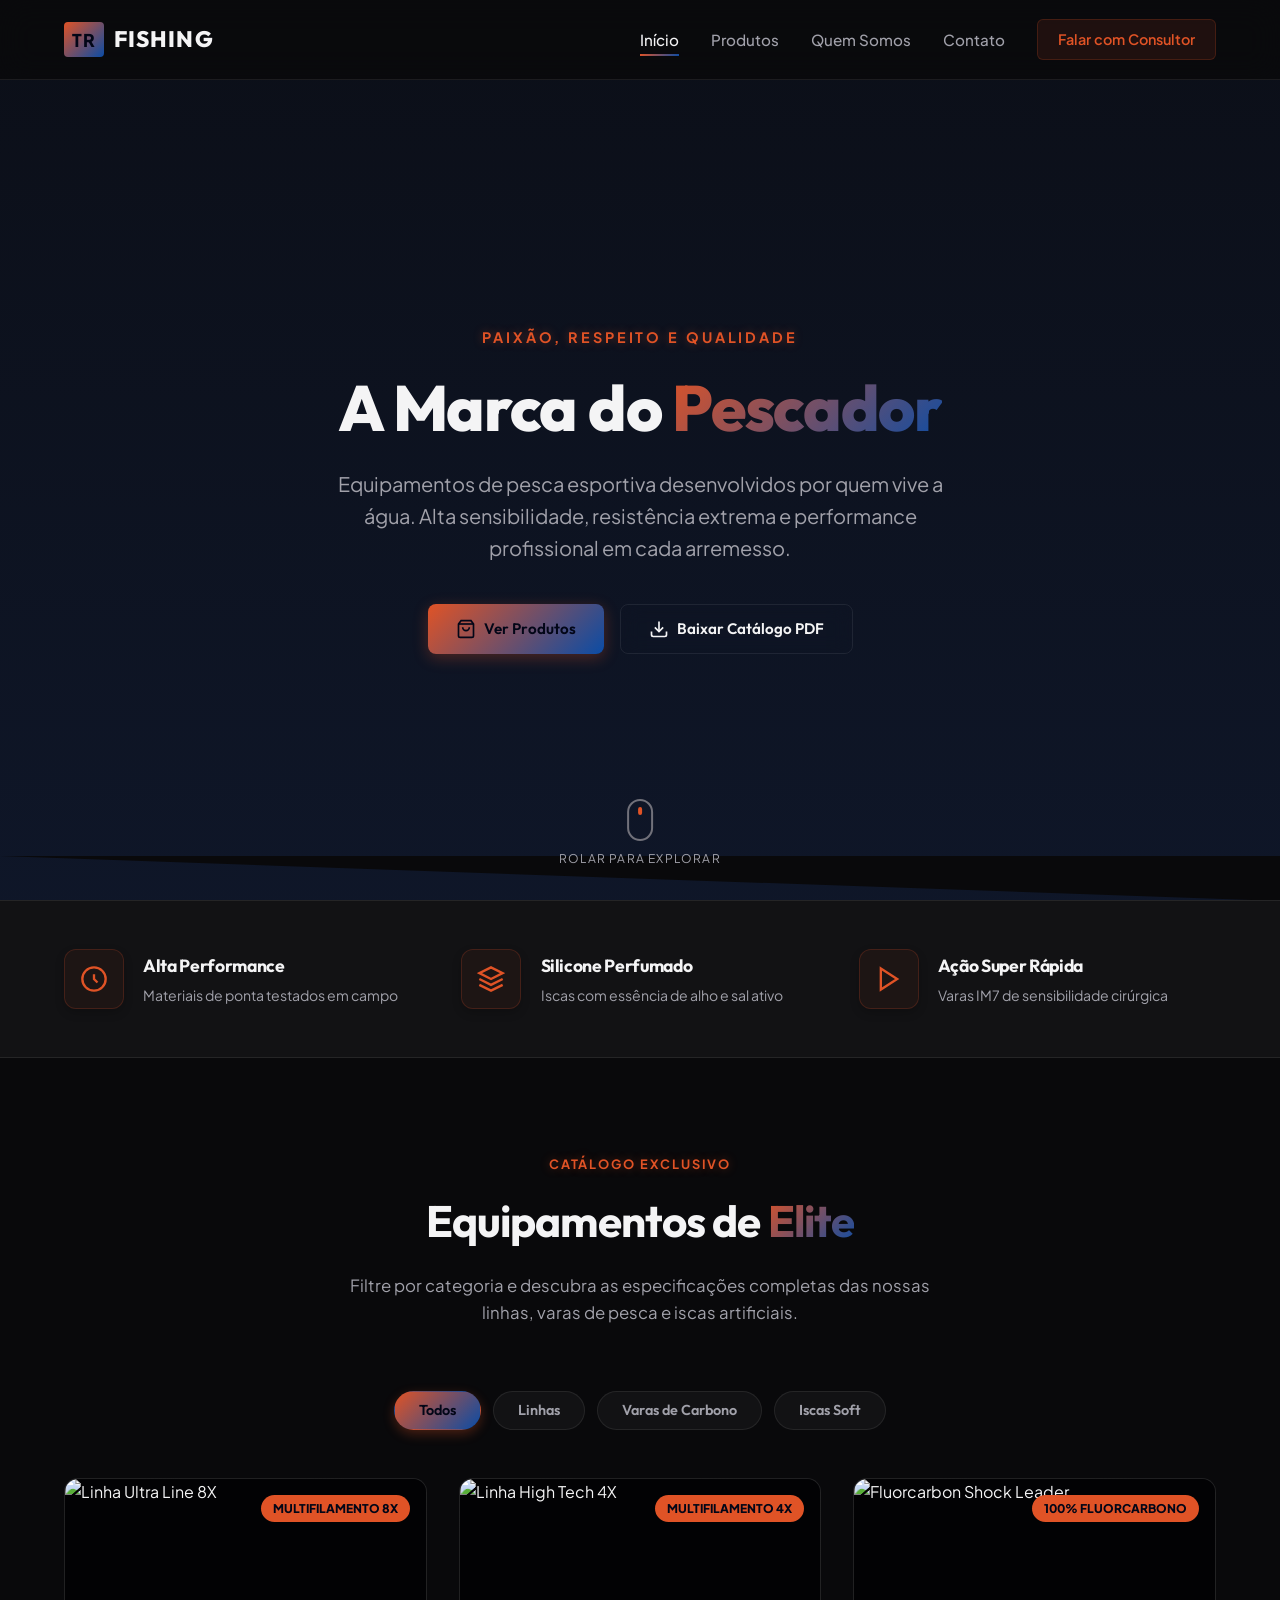
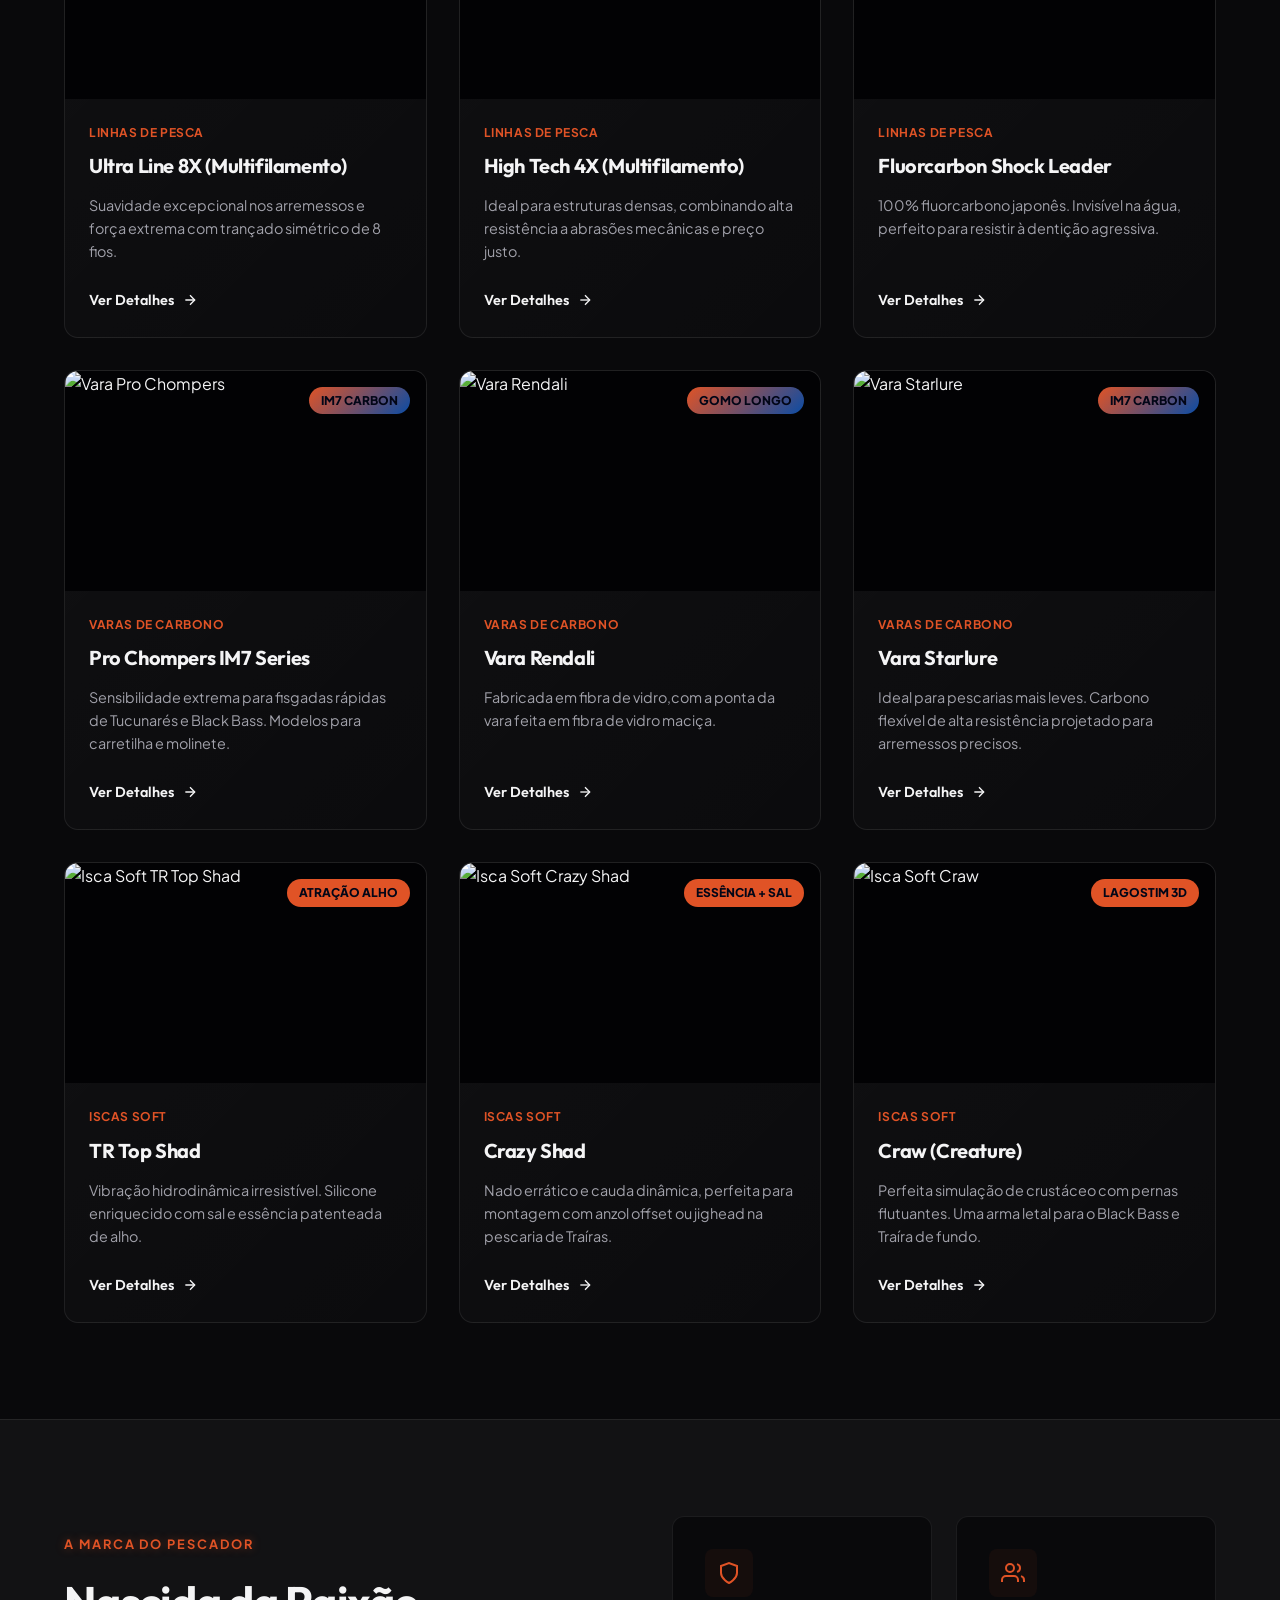
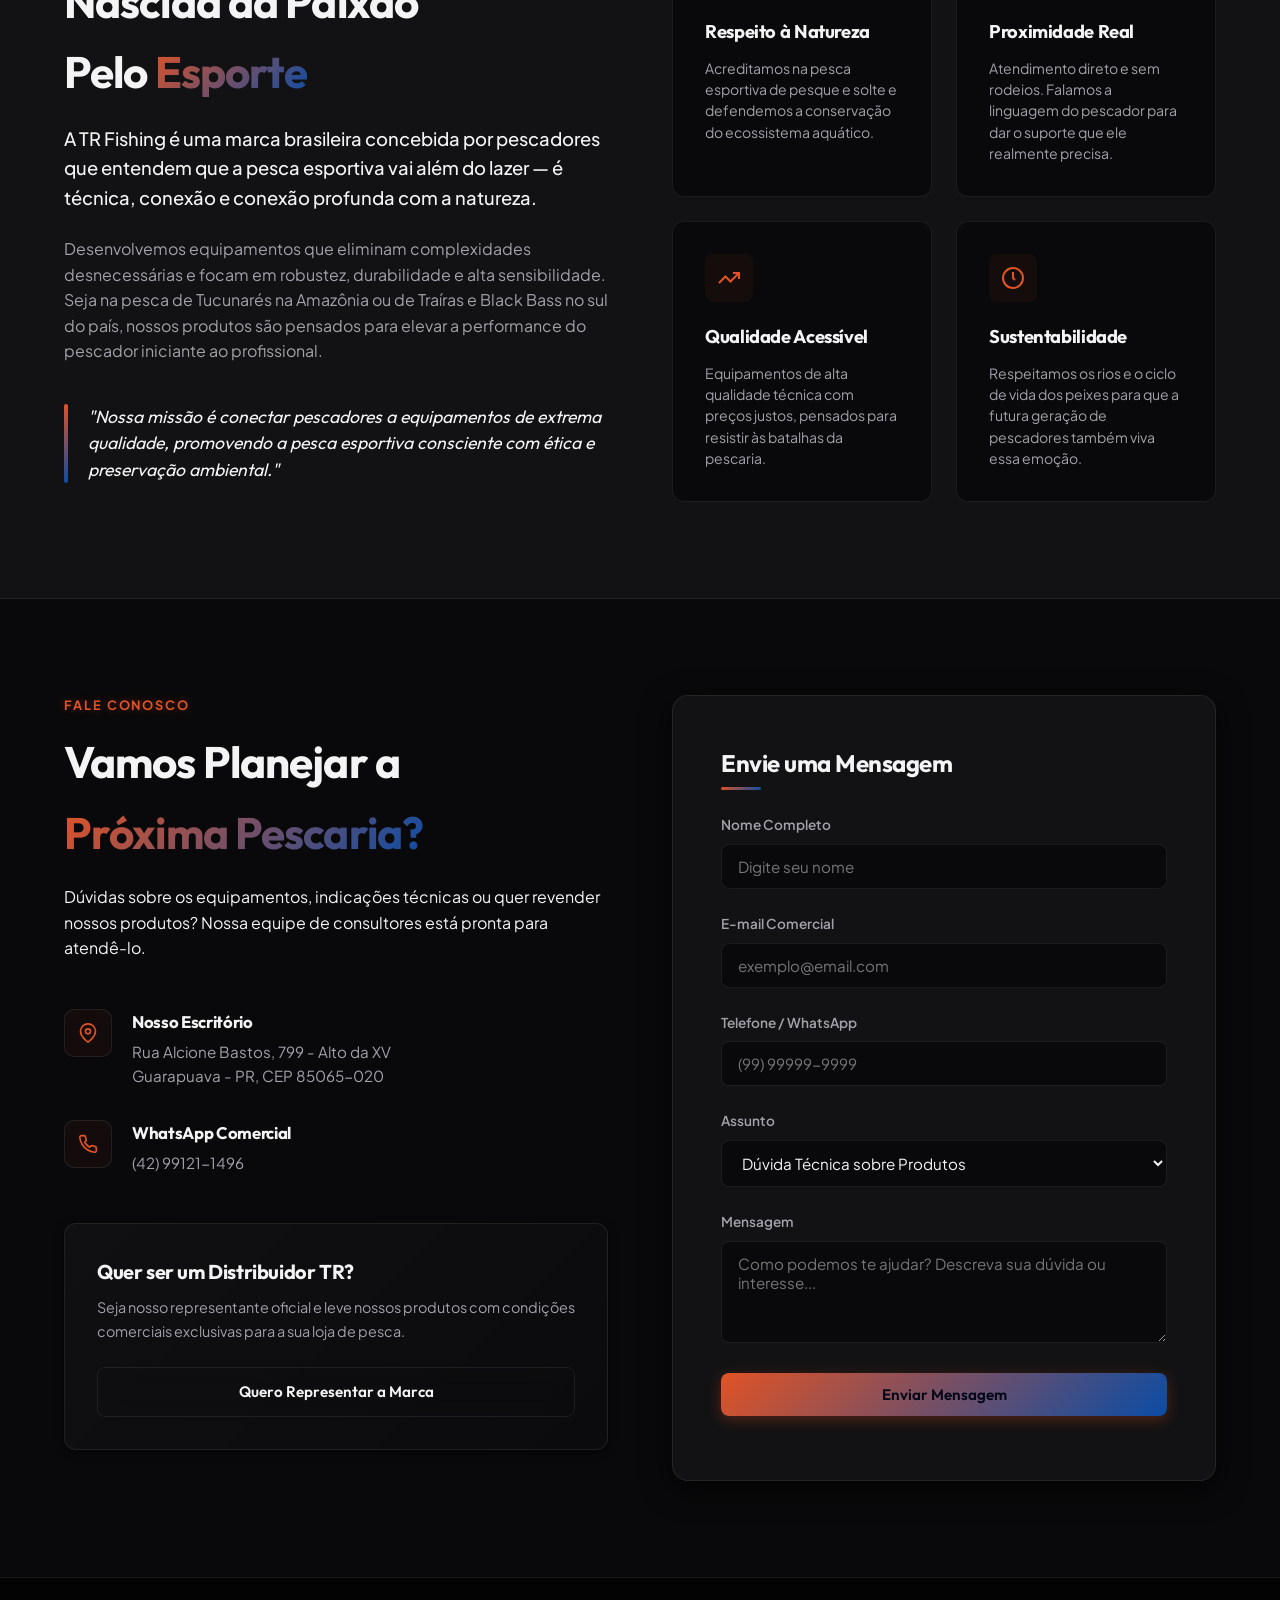
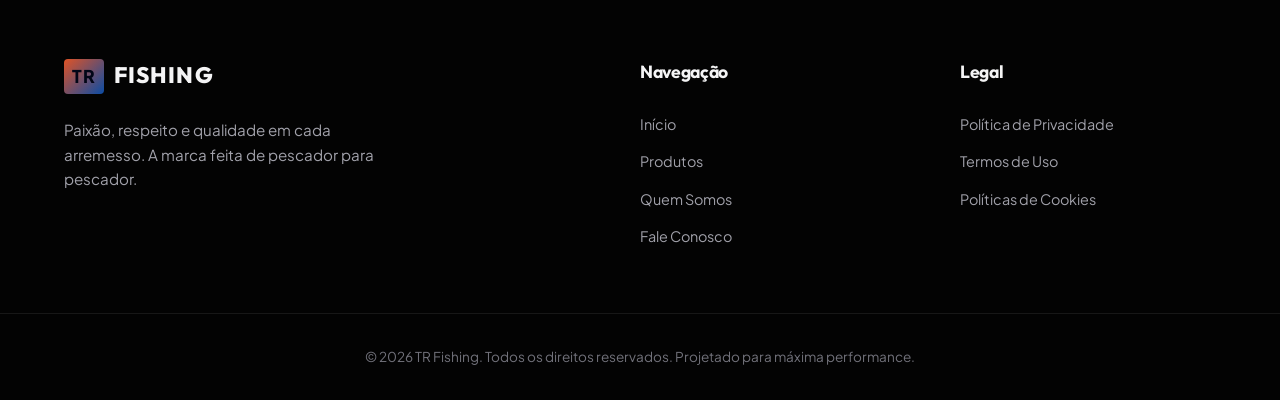
==== commit 5280fe31: "imagem certa" ====
--- a/index.html
+++ b/index.html
@@ -59,7 +59,7 @@
 
     <!-- Hero Section -->
     <section class="hero-section" id="home">
-        <div class="hero-bg" style="background-image: linear-gradient(to bottom, rgba(15, 23, 42, 0.4), rgba(15, 23, 42, 0.95)), url('assets/hero_background.png');"></div>
+        <div class="hero-bg" style="background-image: linear-gradient(to bottom, rgba(15, 23, 42, 0.4), rgba(15, 23, 42, 0.95)), url('assets/Gemini_Generated_Image_4g88w4g88w4g88w4.png');"></div>
         <div class="hero-content container">
             <span class="hero-tagline glow-text">PAIXÃO, RESPEITO E QUALIDADE</span>
             <h1 class="hero-title animate-text">A Marca do <span class="gradient-text">Pescador</span></h1>
--- a/index.css
+++ b/index.css
@@ -276,10 +276,10 @@
 
 .hero-bg {
     position: absolute;
-    top: -30px;
+    top: 0;
     left: 0;
     width: 100%;
-    height: calc(100% + 60px);
+    height: 100%;
     background-size: cover;
     background-position: center;
     z-index: -1;
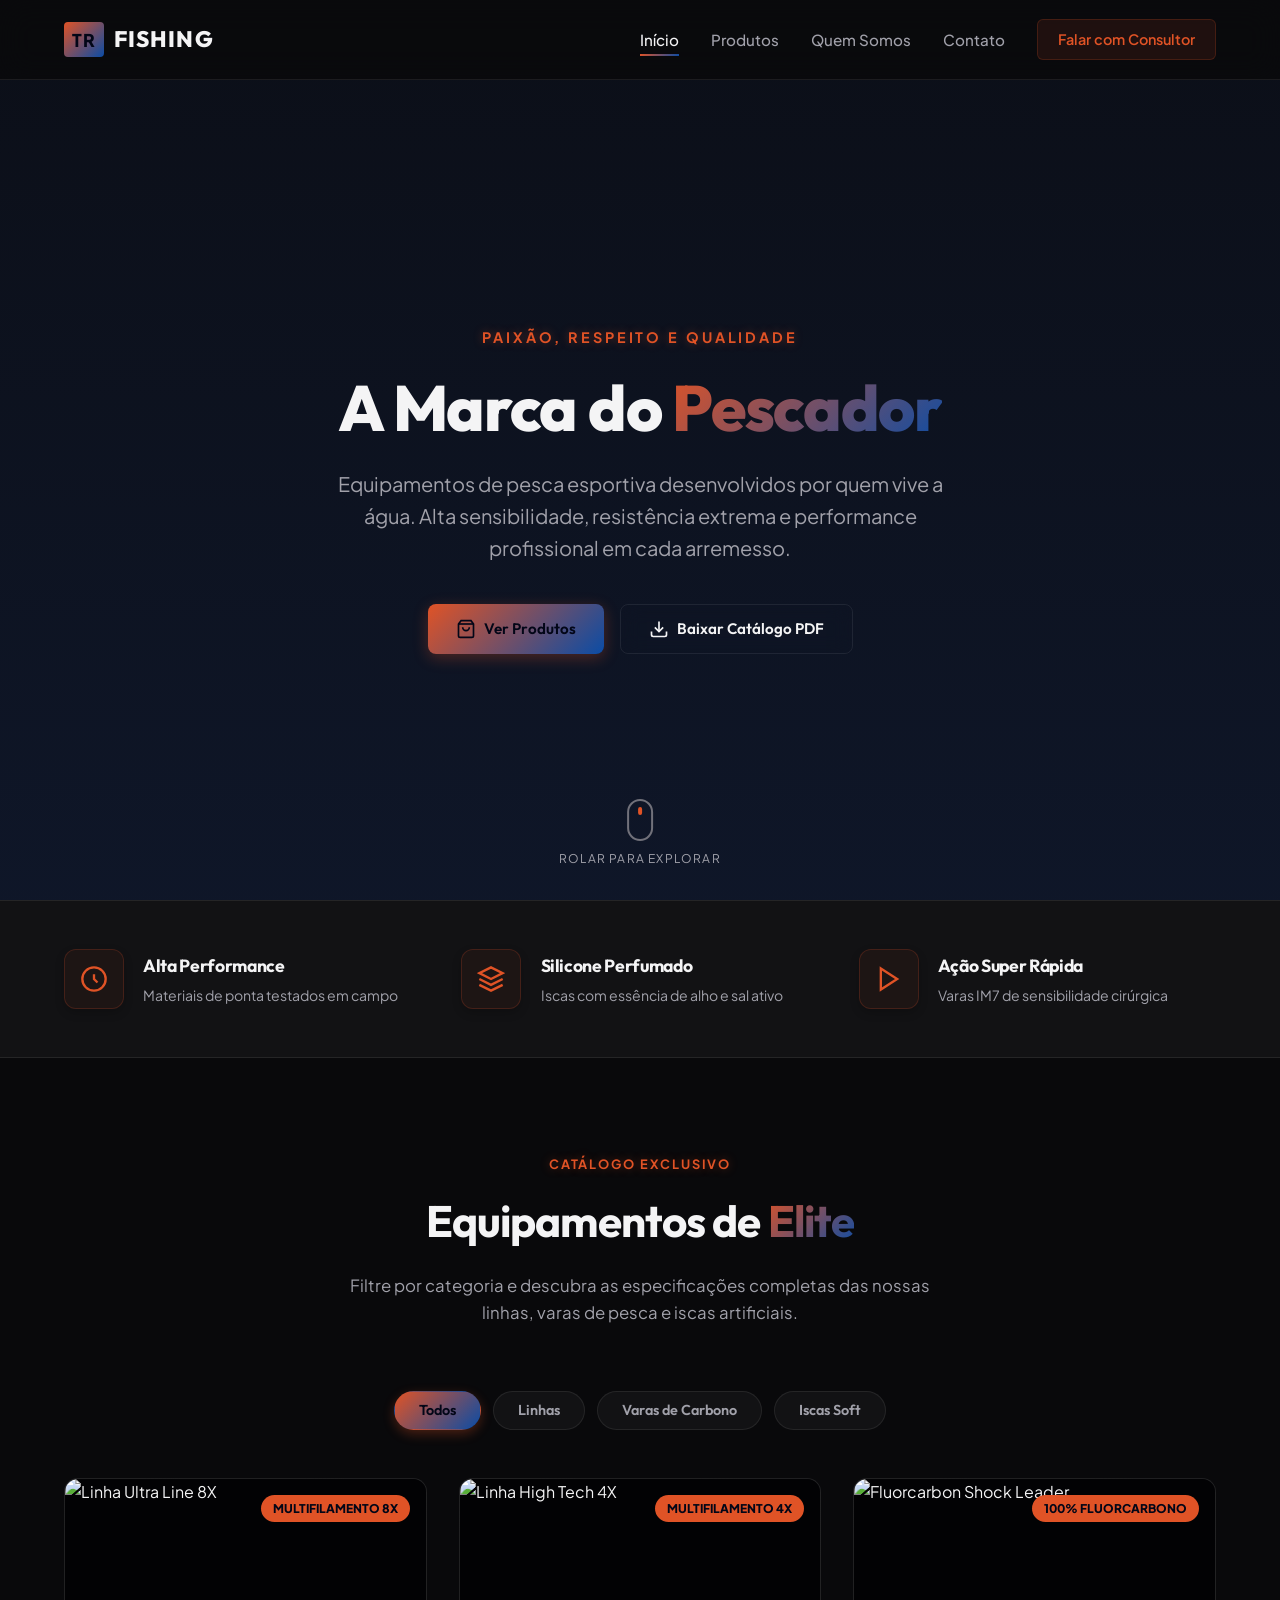
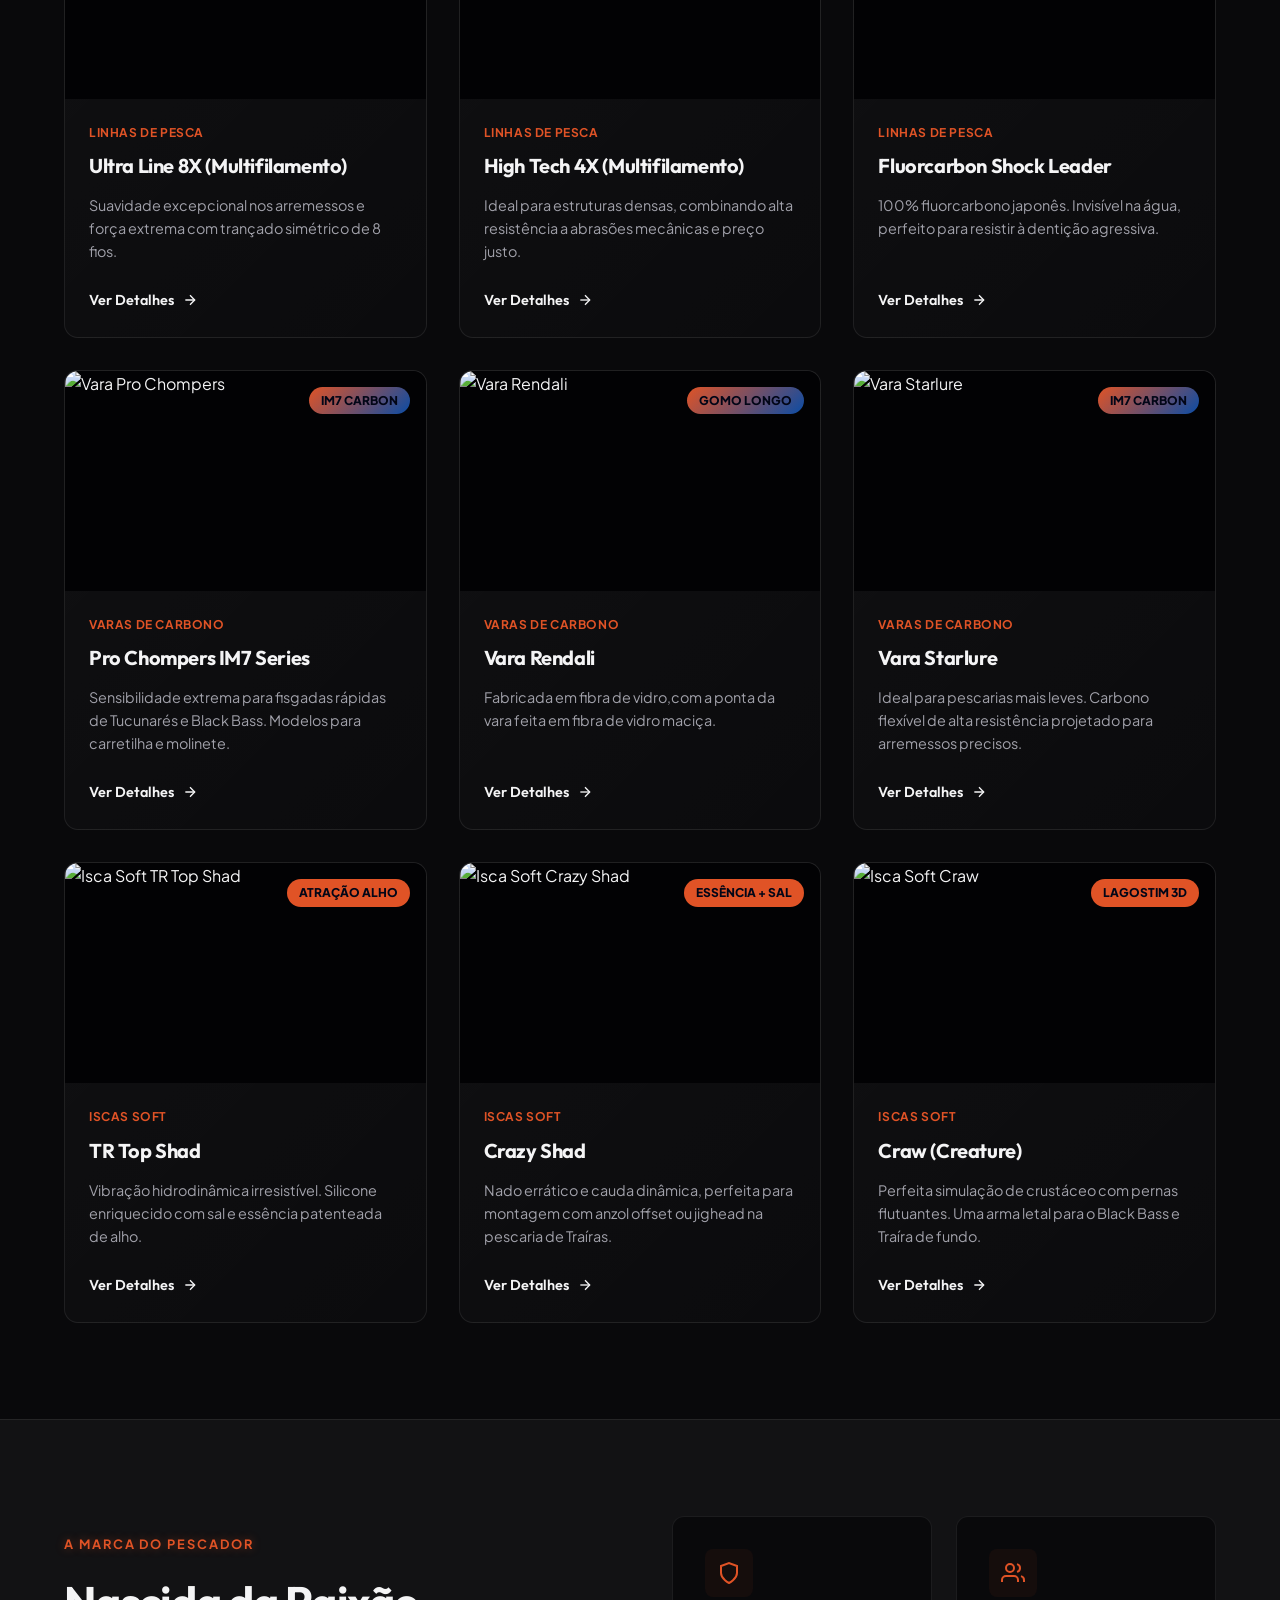
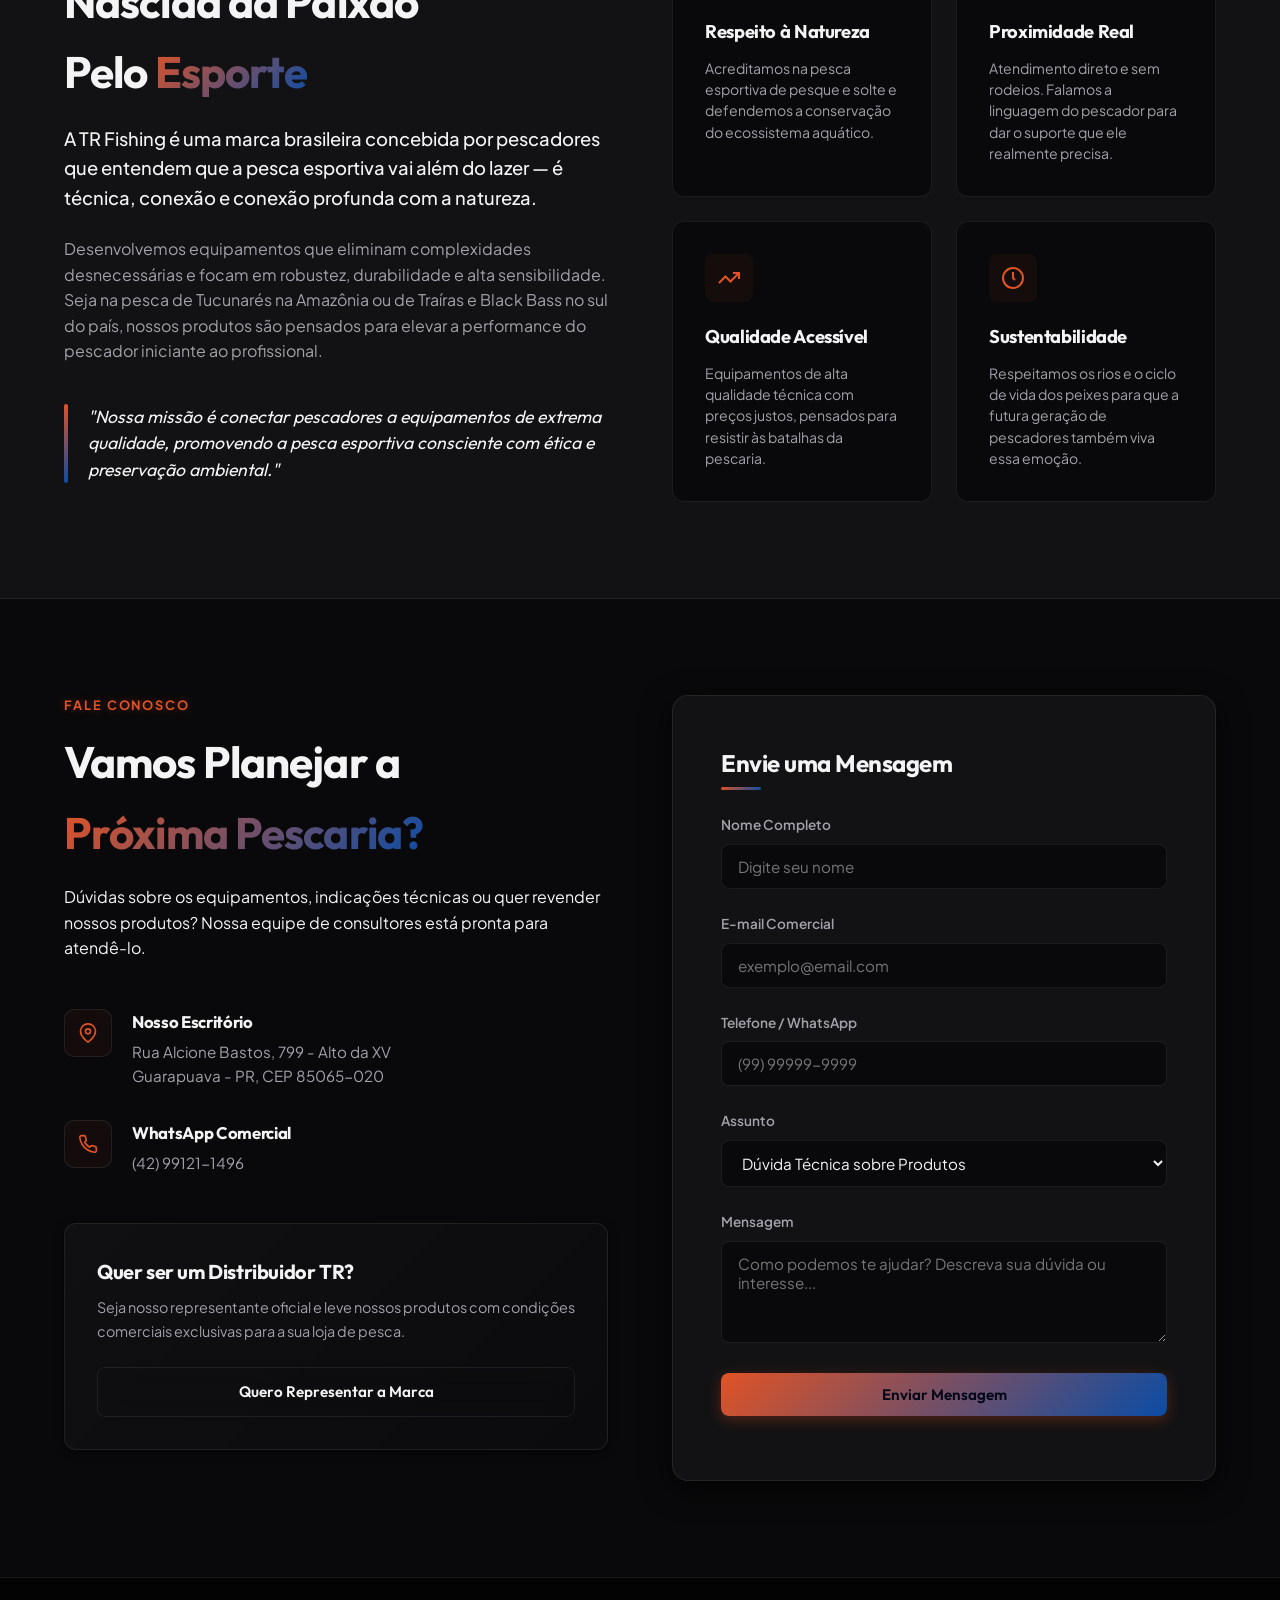
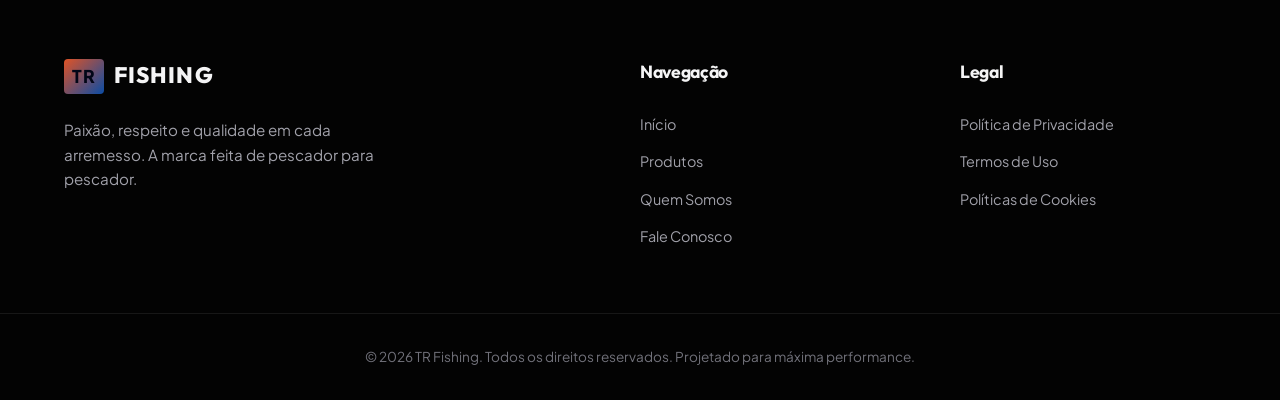
==== commit 9a7a0657: "sem a faixa preta" ====
--- a/index.html
+++ b/index.html
@@ -85,11 +85,7 @@
         </div>
         
         <!-- Premium Angled SVG Divider -->
-        <div class="hero-divider">
-            <svg data-name="Layer 1" xmlns="http://www.w3.org/2000/svg" viewBox="0 0 1200 120" preserveAspectRatio="none">
-                <path d="M1200 120L0 120L0 0L1200 120Z"></path>
-            </svg>
-        </div>
+        
     </section>
 
     <!-- Quick Highlights Info Bar -->
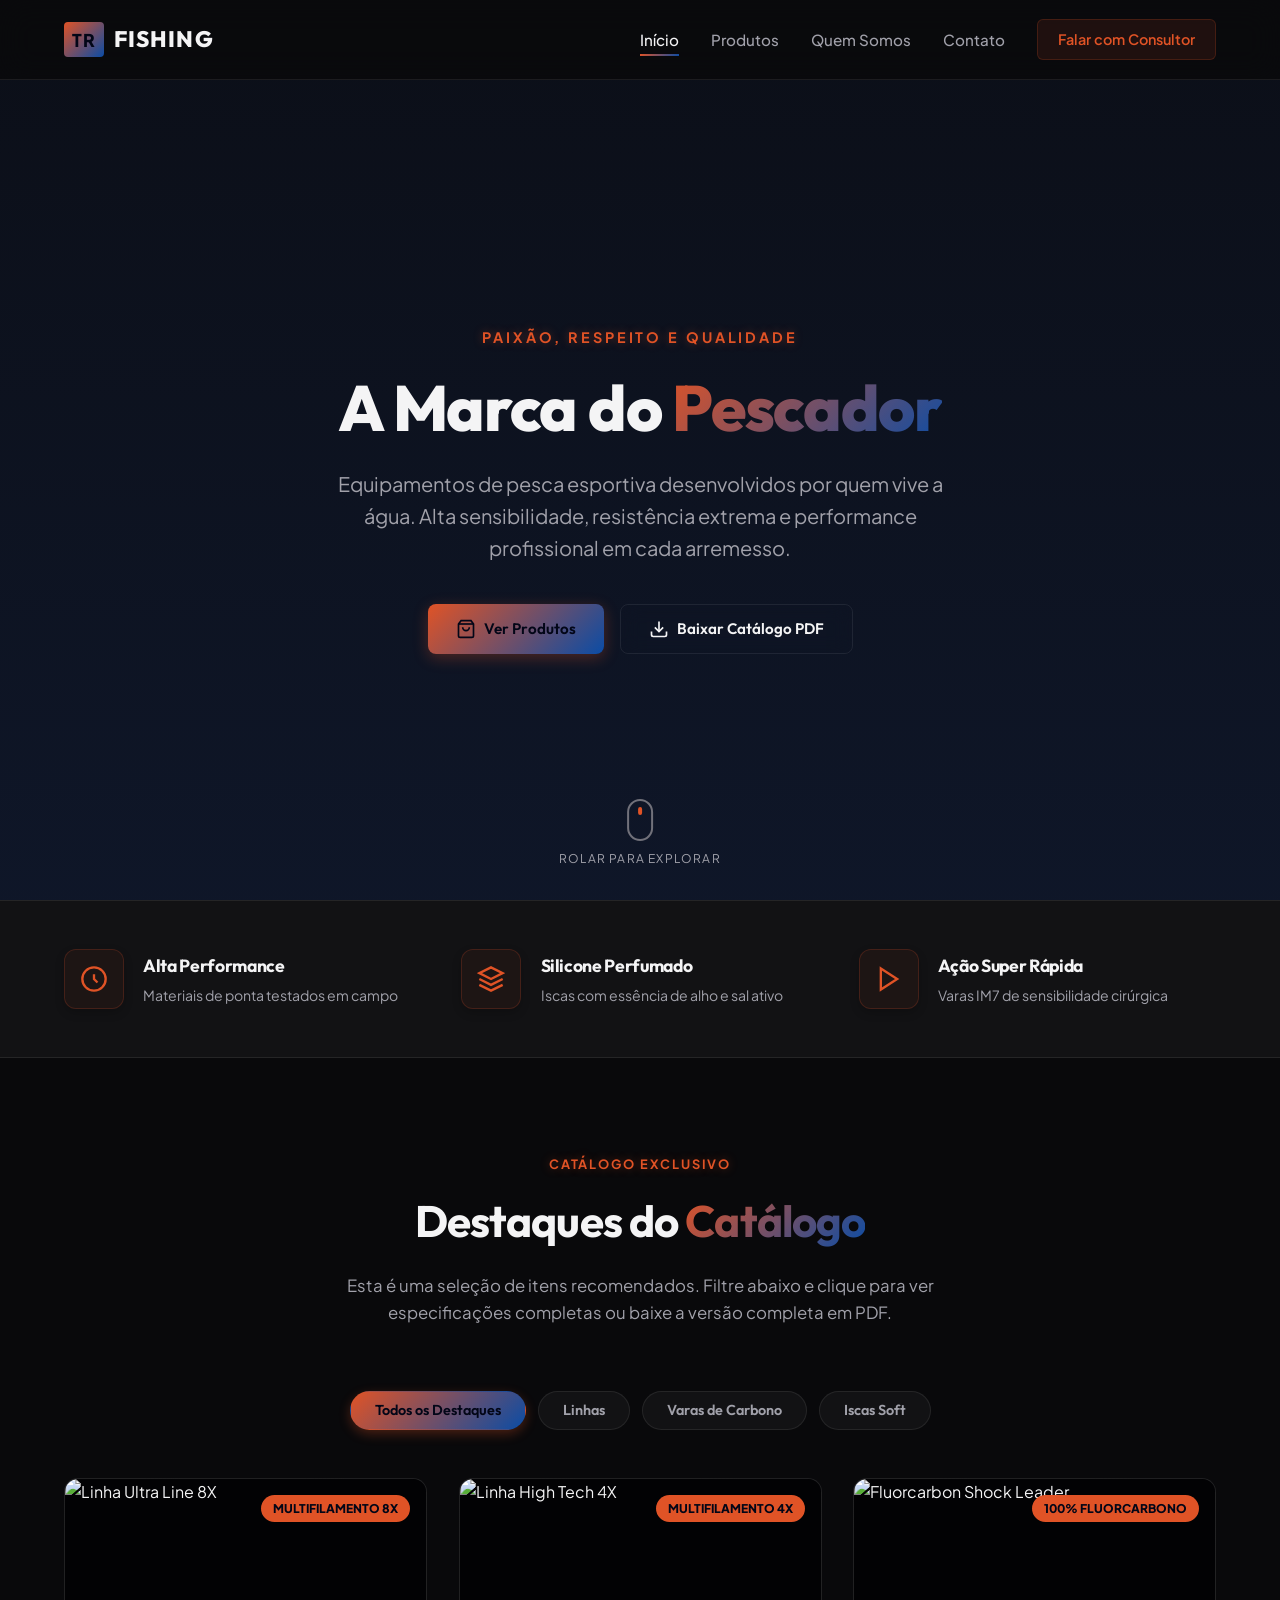
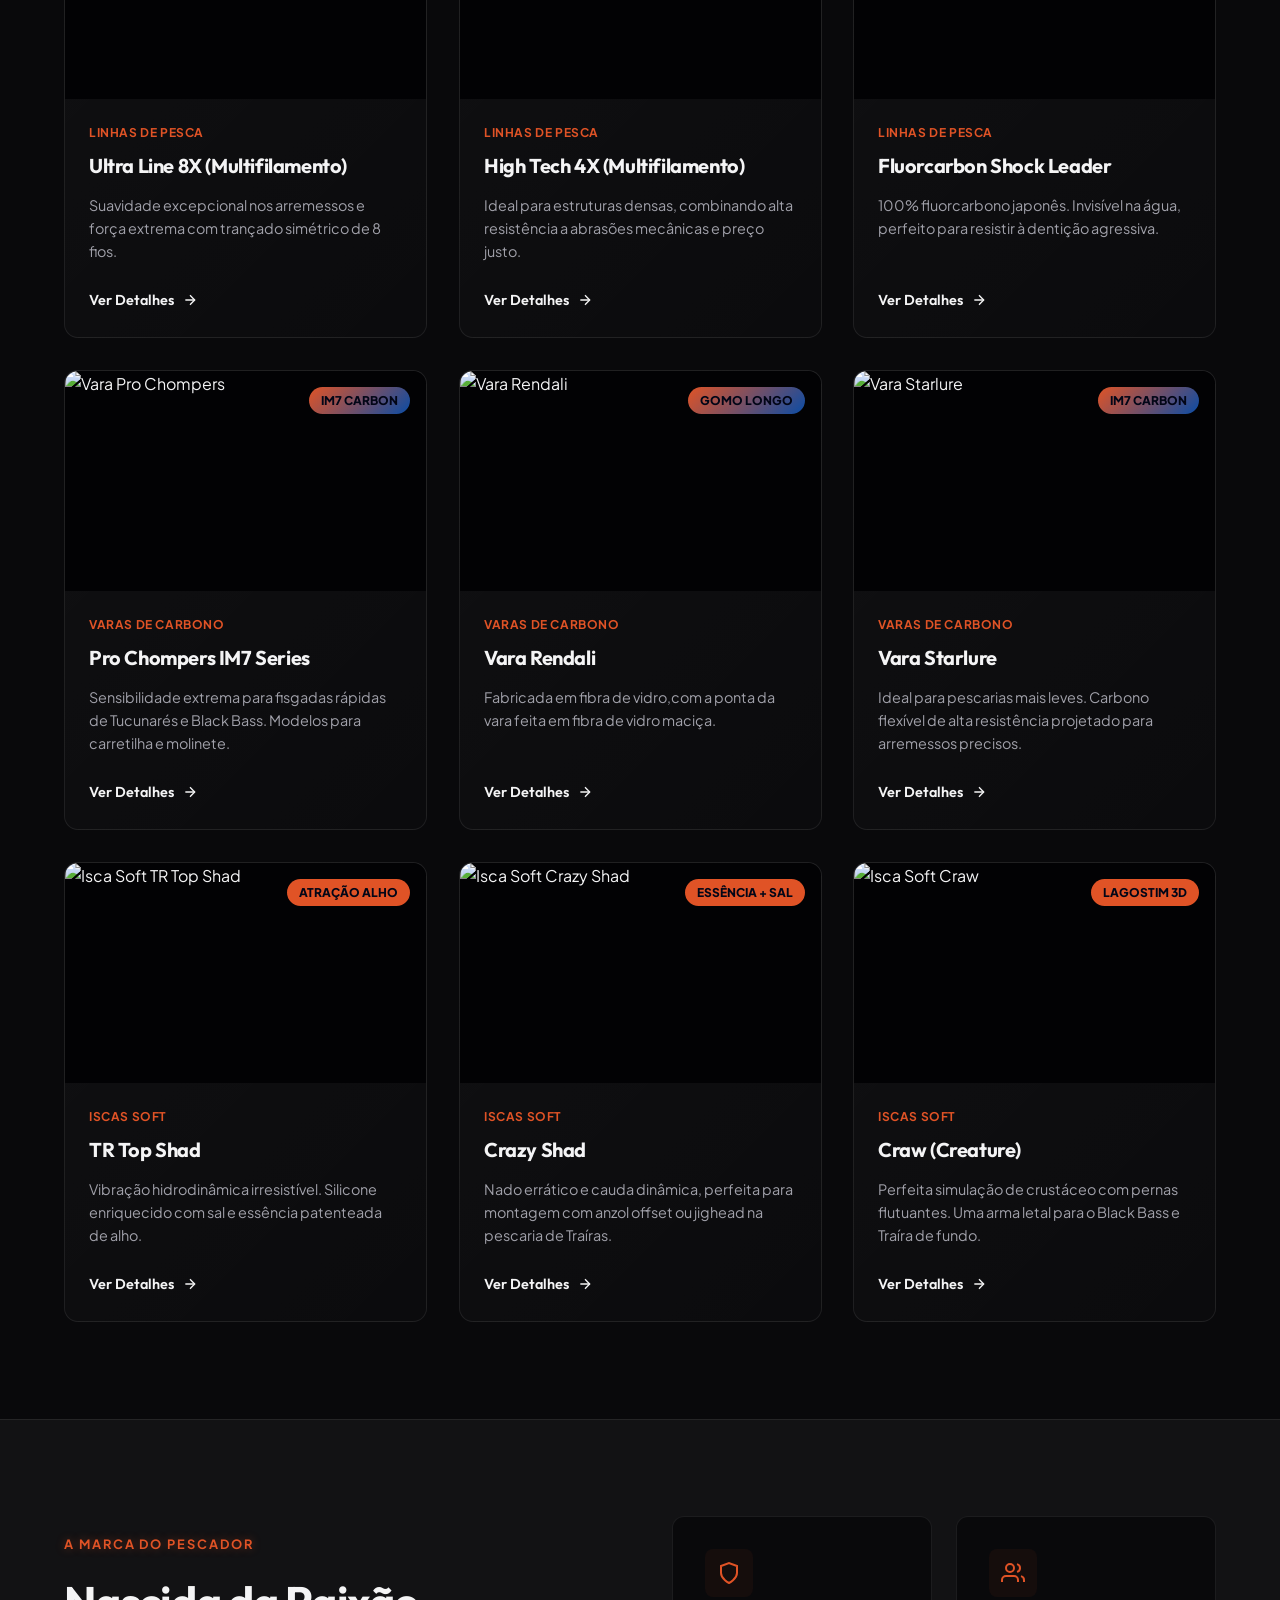
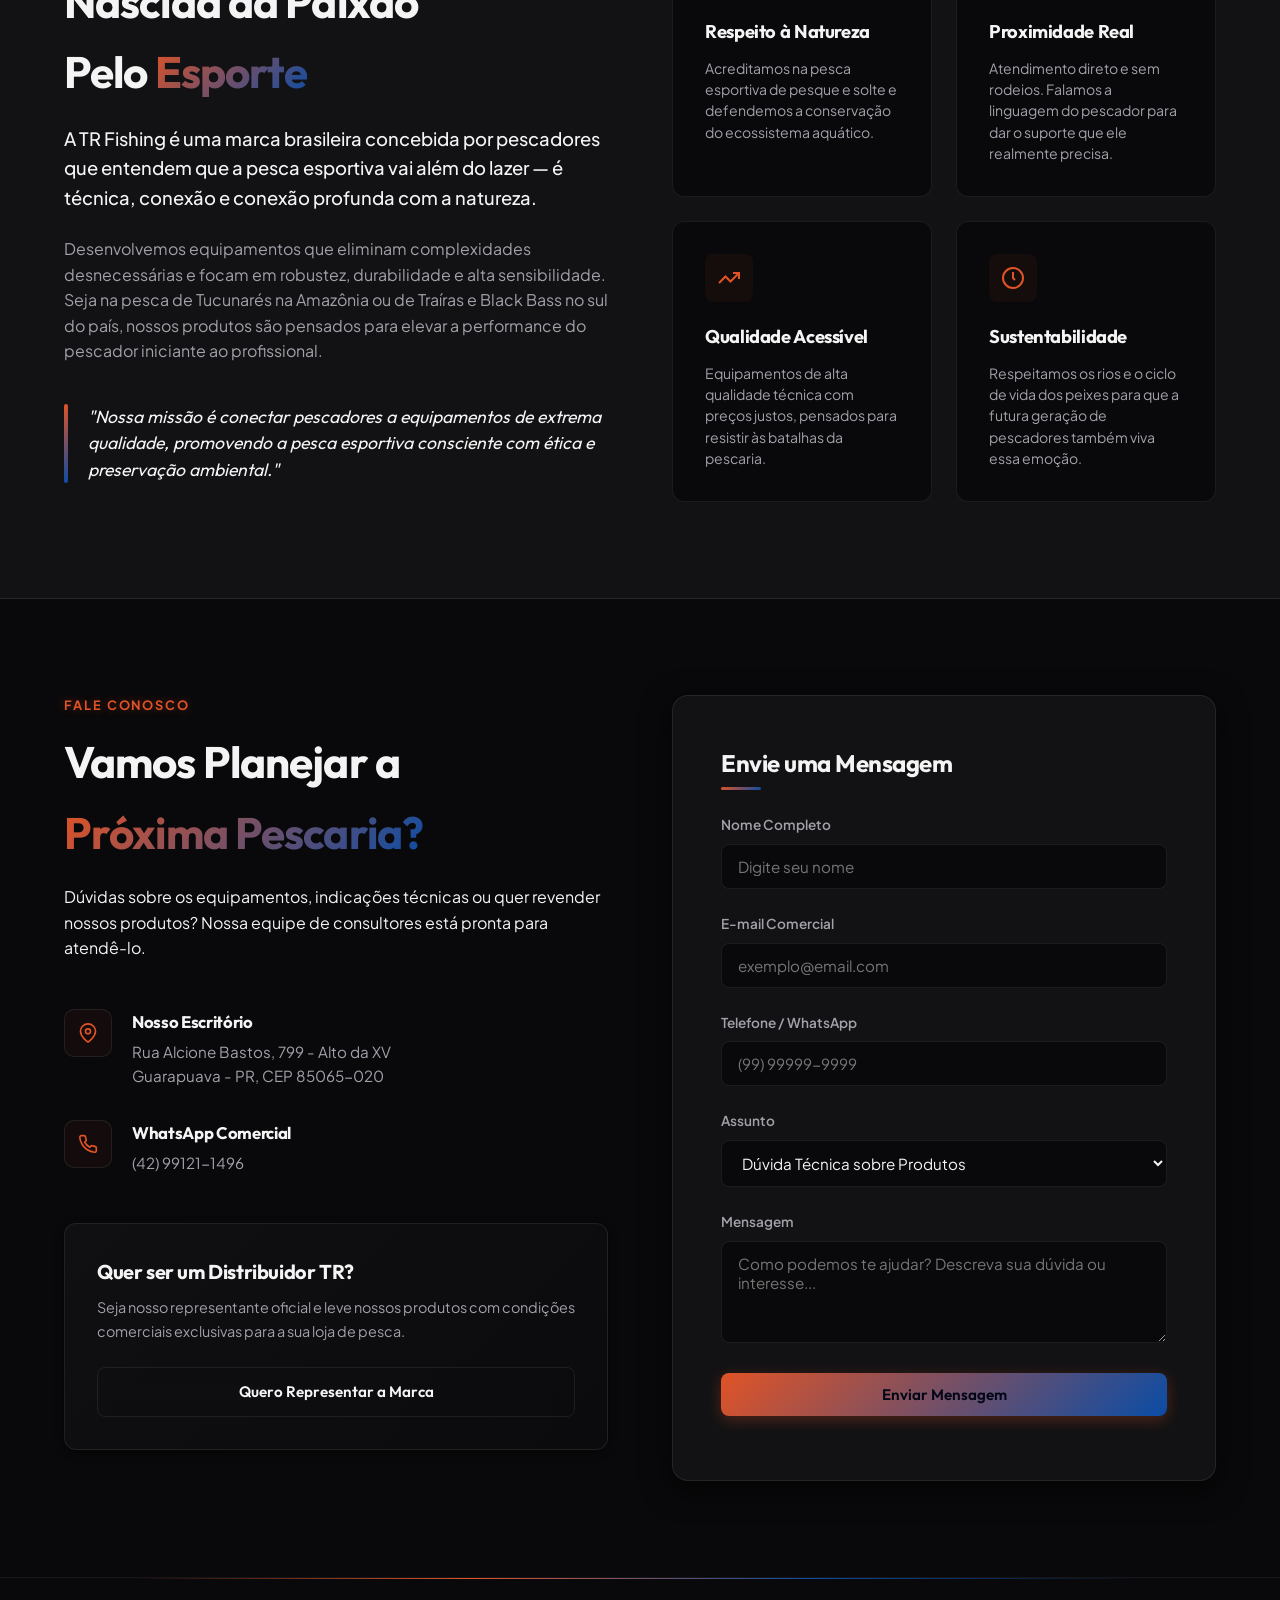
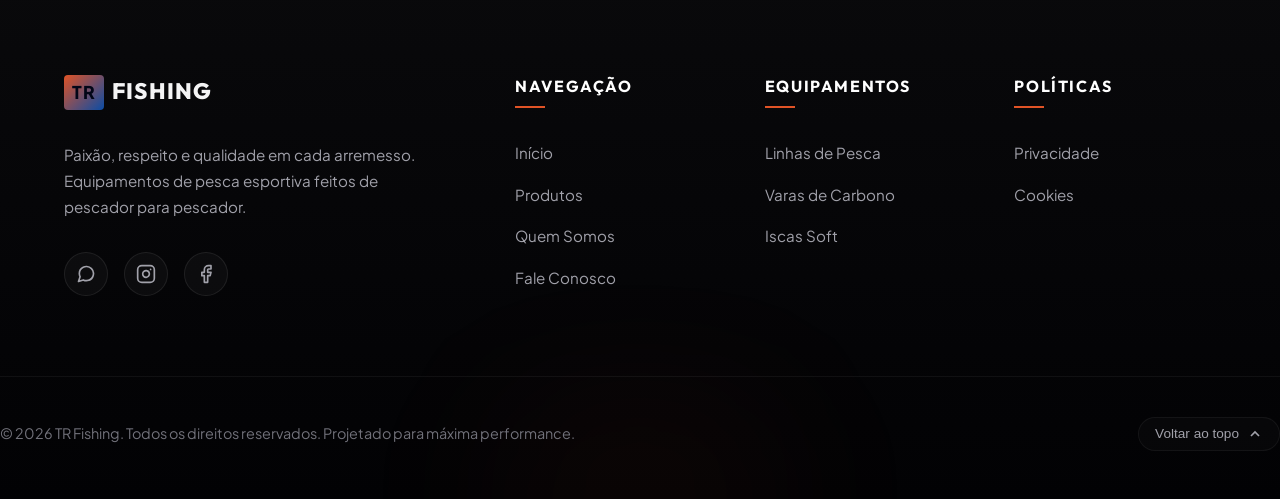
==== commit 24afaf33: "add two pages" ====
--- a/index.html
+++ b/index.html
@@ -125,13 +125,13 @@
     <section class="products-section container" id="produtos">
         <div class="section-header text-center">
             <span class="section-tag glow-text">CATÁLOGO EXCLUSIVO</span>
-            <h2 class="section-title">Equipamentos de <span class="gradient-text">Elite</span></h2>
-            <p class="section-subtitle">Filtre por categoria e descubra as especificações completas das nossas linhas, varas de pesca e iscas artificiais.</p>
+            <h2 class="section-title">Destaques do <span class="gradient-text">Catálogo</span></h2>
+            <p class="section-subtitle">Esta é uma seleção de itens recomendados. Filtre abaixo e clique para ver especificações completas ou baixe a versão completa em PDF.</p>
         </div>
 
         <!-- Filter Controls -->
         <div class="filter-controls">
-            <button class="filter-btn active" data-filter="all">Todos</button>
+            <button class="filter-btn active" data-filter="all">Todos os Destaques</button>
             <button class="filter-btn" data-filter="linhas">Linhas</button>
             <button class="filter-btn" data-filter="varas">Varas de Carbono</button>
             <button class="filter-btn" data-filter="iscas">Iscas Soft</button>
@@ -293,7 +293,45 @@
                     </button>
                 </div>
             </div>
-            
+        </div> <!-- Close products-grid -->
+
+        <!-- Linhas Carousel Wrapper -->
+        <div class="carousel-wrapper" id="linhas-carousel-wrapper" style="display: none;">
+            <button class="carousel-arrow prev" onclick="scrollCarousel('linhas-carousel', -1)" aria-label="Anterior">
+                <svg viewBox="0 0 24 24" width="24" height="24" fill="none" stroke="currentColor" stroke-width="2.5"><polyline points="15 18 9 12 15 6"/></svg>
+            </button>
+            <div class="carousel-track" id="linhas-carousel">
+                <!-- Dynamic cards populated by JavaScript -->
+            </div>
+            <button class="carousel-arrow next" onclick="scrollCarousel('linhas-carousel', 1)" aria-label="Próximo">
+                <svg viewBox="0 0 24 24" width="24" height="24" fill="none" stroke="currentColor" stroke-width="2.5"><polyline points="9 18 15 12 9 6"/></svg>
+            </button>
+        </div>
+
+        <!-- Varas Carousel Wrapper -->
+        <div class="carousel-wrapper" id="varas-carousel-wrapper" style="display: none;">
+            <button class="carousel-arrow prev" onclick="scrollCarousel('varas-carousel', -1)" aria-label="Anterior">
+                <svg viewBox="0 0 24 24" width="24" height="24" fill="none" stroke="currentColor" stroke-width="2.5"><polyline points="15 18 9 12 15 6"/></svg>
+            </button>
+            <div class="carousel-track" id="varas-carousel">
+                <!-- Dynamic cards populated by JavaScript -->
+            </div>
+            <button class="carousel-arrow next" onclick="scrollCarousel('varas-carousel', 1)" aria-label="Próximo">
+                <svg viewBox="0 0 24 24" width="24" height="24" fill="none" stroke="currentColor" stroke-width="2.5"><polyline points="9 18 15 12 9 6"/></svg>
+            </button>
+        </div>
+
+        <!-- Iscas Carousel Wrapper -->
+        <div class="carousel-wrapper" id="iscas-carousel-wrapper" style="display: none;">
+            <button class="carousel-arrow prev" onclick="scrollCarousel('iscas-carousel', -1)" aria-label="Anterior">
+                <svg viewBox="0 0 24 24" width="24" height="24" fill="none" stroke="currentColor" stroke-width="2.5"><polyline points="15 18 9 12 15 6"/></svg>
+            </button>
+            <div class="carousel-track" id="iscas-carousel">
+                <!-- Dynamic cards populated by JavaScript -->
+            </div>
+            <button class="carousel-arrow next" onclick="scrollCarousel('iscas-carousel', 1)" aria-label="Próximo">
+                <svg viewBox="0 0 24 24" width="24" height="24" fill="none" stroke="currentColor" stroke-width="2.5"><polyline points="9 18 15 12 9 6"/></svg>
+            </button>
         </div>
     </section>
 
@@ -443,37 +481,61 @@
 
     <!-- Footer -->
     <footer class="footer">
+        <div class="footer-top-line"></div>
         <div class="container footer-grid">
             <div class="footer-brand">
-                <a href="#home" class="logo-area">
+                <a href="index.html#home" class="logo-area">
                     <span class="logo-icon">TR</span>
                     <span class="logo-text">FISHING</span>
                 </a>
-                <p class="footer-desc">Paixão, respeito e qualidade em cada arremesso. A marca feita de pescador para pescador.</p>
+                <p class="footer-desc">Paixão, respeito e qualidade em cada arremesso. Equipamentos de pesca esportiva feitos de pescador para pescador.</p>
+                <div class="footer-socials">
+                    <a href="https://wa.me/5542991211496" target="_blank" aria-label="WhatsApp">
+                        <svg viewBox="0 0 24 24" width="20" height="20" fill="none" stroke="currentColor" stroke-width="2" stroke-linecap="round" stroke-linejoin="round"><path d="M21 11.5a8.38 8.38 0 0 1-.9 3.8 8.5 8.5 0 0 1-7.6 4.7 8.38 8.38 0 0 1-3.8-.9L3 21l1.9-5.7a8.38 8.38 0 0 1-.9-3.8 8.5 8.5 0 0 1 4.7-7.6 8.38 8.38 0 0 1 3.8-.9h.5a8.48 8.48 0 0 1 8 8v.5z"/></svg>
+                    </a>
+                    <a href="https://www.instagram.com/tr_fishing_oficial" target="_blank" aria-label="Instagram">
+                        <svg viewBox="0 0 24 24" width="20" height="20" fill="none" stroke="currentColor" stroke-width="2" stroke-linecap="round" stroke-linejoin="round"><rect x="2" y="2" width="20" height="20" rx="5" ry="5"/><path d="M16 11.37A4 4 0 1 1 12.63 8 4 4 0 0 1 16 11.37z"/><line x1="17.5" y1="6.5" x2="17.51" y2="6.5"/></svg>
+                    </a>
+                    <a href="https://www.facebook.com/trfishing" target="_blank" aria-label="Facebook">
+                        <svg viewBox="0 0 24 24" width="20" height="20" fill="none" stroke="currentColor" stroke-width="2" stroke-linecap="round" stroke-linejoin="round"><path d="M18 2h-3a5 5 0 0 0-5 5v3H7v4h3v8h4v-8h3l1-4h-4V7a1 1 0 0 1 1-1h3z"/></svg>
+                    </a>
+                </div>
             </div>
             
             <div class="footer-links">
                 <h4>Navegação</h4>
                 <ul>
-                    <li><a href="#home">Início</a></li>
-                    <li><a href="#produtos">Produtos</a></li>
-                    <li><a href="#quem-somos">Quem Somos</a></li>
-                    <li><a href="#contato">Fale Conosco</a></li>
+                    <li><a href="index.html#home">Início</a></li>
+                    <li><a href="index.html#produtos">Produtos</a></li>
+                    <li><a href="index.html#quem-somos">Quem Somos</a></li>
+                    <li><a href="index.html#contato">Fale Conosco</a></li>
                 </ul>
             </div>
 
             <div class="footer-links">
-                <h4>Legal</h4>
+                <h4>Equipamentos</h4>
                 <ul>
-                    <li><a href="#">Política de Privacidade</a></li>
-                    <li><a href="#">Termos de Uso</a></li>
-                    <li><a href="#">Políticas de Cookies</a></li>
+                    <li><a href="index.html#produtos" onclick="filterCatalog('linhas')">Linhas de Pesca</a></li>
+                    <li><a href="index.html#produtos" onclick="filterCatalog('varas')">Varas de Carbono</a></li>
+                    <li><a href="index.html#produtos" onclick="filterCatalog('iscas')">Iscas Soft</a></li>
                 </ul>
             </div>
-        </div>
-
-        <div class="footer-bottom text-center">
+
+            <div class="footer-links">
+                <h4>Políticas</h4>
+                <ul>
+                    <li><a href="politica-privacidade.html">Privacidade</a></li>
+                    <li><a href="politica-cookies.html">Cookies</a></li>
+                </ul>
+            </div>
+        </div>
+
+        <div class="footer-bottom">
             <p>&copy; 2026 TR Fishing. Todos os direitos reservados. Projetado para máxima performance.</p>
+            <button class="btn-back-to-top" onclick="window.scrollTo({top: 0, behavior: 'smooth'})" aria-label="Voltar ao topo">
+                Voltar ao topo
+                <svg viewBox="0 0 24 24" width="16" height="16" fill="none" stroke="currentColor" stroke-width="2.5"><polyline points="18 15 12 9 6 15"/></svg>
+            </button>
         </div>
     </footer>
 
--- a/index.css
+++ b/index.css
@@ -483,14 +483,33 @@
     border: 1px solid var(--color-border);
     border-radius: 14px;
     overflow: hidden;
-    transition: all var(--transition-normal);
+    transition: border-color var(--transition-normal), box-shadow var(--transition-normal), transform 0.15s cubic-bezier(0.25, 1, 0.5, 1);
     position: relative;
     display: flex;
     flex-direction: column;
+    transform-style: preserve-3d;
+    will-change: transform;
+}
+
+.product-card::after {
+    content: '';
+    position: absolute;
+    top: 0;
+    left: 0;
+    width: 100%;
+    height: 100%;
+    background: radial-gradient(circle at var(--glare-x, 50%) var(--glare-y, 50%), rgba(255, 255, 255, 0.08) 0%, transparent 60%);
+    pointer-events: none;
+    z-index: 5;
+    opacity: 0;
+    transition: opacity var(--transition-normal);
+}
+
+.product-card:hover::after {
+    opacity: 1;
 }
 
 .product-card:hover {
-    transform: translateY(-8px);
     border-color: var(--color-primary);
     box-shadow: var(--shadow-md), 0 10px 30px rgba(224, 83, 38, 0.05);
 }
@@ -814,54 +833,280 @@
 
 /* Footer */
 .footer {
-    background-color: #030303;
+    background: linear-gradient(180deg, #09090b 0%, #020204 100%);
     border-top: 1px solid var(--color-border);
-    padding: 5rem 0 2rem;
+    padding: 6rem 0 3rem;
+    position: relative;
+    overflow: hidden;
+}
+
+.footer::before {
+    content: '';
+    position: absolute;
+    top: 0;
+    left: 50%;
+    transform: translateX(-50%);
+    width: 80%;
+    height: 1px;
+    background: linear-gradient(90deg, transparent, var(--color-primary), var(--color-secondary), transparent);
+}
+
+.footer::after {
+    content: '';
+    position: absolute;
+    bottom: -150px;
+    left: 50%;
+    transform: translateX(-50%);
+    width: 600px;
+    height: 300px;
+    background: radial-gradient(circle, rgba(224, 83, 38, 0.05) 0%, transparent 70%);
+    filter: blur(50px);
+    pointer-events: none;
+    z-index: 1;
 }
 
 .footer-grid {
     display: grid;
-    grid-template-columns: 2fr 1fr 1fr;
-    gap: 4rem;
-    margin-bottom: 4rem;
+    grid-template-columns: 2fr 1fr 1fr 1fr;
+    gap: 3rem;
+    margin-bottom: 5rem;
+    position: relative;
+    z-index: 2;
 }
 
 .footer-brand .logo-area {
-    margin-bottom: 1.5rem;
+    margin-bottom: 2rem;
+    display: inline-flex;
+    align-items: center;
+    gap: 0.5rem;
 }
 
 .footer-desc {
     color: var(--color-text-secondary);
     font-size: 0.95rem;
-    max-width: 320px;
+    line-height: 1.7;
+    margin-bottom: 2rem;
+    max-width: 380px;
+}
+
+.footer-socials {
+    display: flex;
+    gap: 1rem;
+}
+
+.footer-socials a {
+    width: 44px;
+    height: 44px;
+    border-radius: 50%;
+    background: rgba(255, 255, 255, 0.03);
+    border: 1px solid rgba(255, 255, 255, 0.08);
+    color: var(--color-text-secondary);
+    display: flex;
+    align-items: center;
+    justify-content: center;
+    transition: all var(--transition-fast);
+}
+
+.footer-socials a:hover {
+    color: #fff;
+    background: var(--color-primary);
+    border-color: var(--color-primary);
+    transform: translateY(-4px) scale(1.05);
+    box-shadow: var(--shadow-glow);
 }
 
 .footer-links h4 {
-    font-size: 1.1rem;
-    margin-bottom: 1.5rem;
+    font-size: 1rem;
+    text-transform: uppercase;
+    letter-spacing: 0.1em;
+    margin-bottom: 2rem;
+    color: #fff;
+    position: relative;
+    padding-bottom: 0.5rem;
+}
+
+.footer-links h4::after {
+    content: '';
+    position: absolute;
+    bottom: 0;
+    left: 0;
+    width: 30px;
+    height: 2px;
+    background: var(--color-primary);
 }
 
 .footer-links ul {
     display: flex;
     flex-direction: column;
-    gap: 0.75rem;
+    gap: 1rem;
 }
 
 .footer-links a {
     color: var(--color-text-secondary);
+    font-size: 0.95rem;
+    position: relative;
+    display: inline-block;
+    transition: color var(--transition-fast);
+}
+
+.footer-links a::after {
+    content: '';
+    position: absolute;
+    bottom: -2px;
+    left: 0;
+    width: 0;
+    height: 1px;
+    background-color: var(--color-primary);
+    transition: width var(--transition-fast);
+}
+
+.footer-links a:hover {
+    color: #fff;
+}
+
+.footer-links a:hover::after {
+    width: 100%;
+}
+
+.footer-bottom {
+    border-top: 1px solid rgba(255, 255, 255, 0.05);
+    padding-top: 2.5rem;
+    color: var(--color-text-muted);
     font-size: 0.9rem;
-}
-
-.footer-links a:hover {
-    color: var(--color-primary);
-    padding-left: 4px;
-}
-
-.footer-bottom {
-    border-top: 1px solid var(--color-border);
-    padding-top: 2rem;
-    color: var(--color-text-muted);
+    position: relative;
+    z-index: 2;
+    display: flex;
+    justify-content: space-between;
+    align-items: center;
+    flex-wrap: wrap;
+    gap: 1.5rem;
+}
+
+.footer-bottom p {
+    margin: 0;
+}
+
+.btn-back-to-top {
+    background: rgba(255, 255, 255, 0.02);
+    border: 1px solid rgba(255, 255, 255, 0.05);
+    padding: 0.5rem 1rem;
+    border-radius: 30px;
     font-size: 0.85rem;
+    color: var(--color-text-secondary);
+    cursor: pointer;
+    display: inline-flex;
+    align-items: center;
+    gap: 0.5rem;
+    transition: all var(--transition-fast);
+}
+
+.btn-back-to-top:hover {
+    color: #fff;
+    background: rgba(255, 255, 255, 0.05);
+    border-color: rgba(255, 255, 255, 0.2);
+    transform: translateY(-2px);
+}
+
+/* Carousel Styles */
+.carousel-wrapper {
+    position: relative;
+    width: 100%;
+    margin-top: 2rem;
+    padding: 0 1rem;
+    display: none; /* Controlled by JS */
+    opacity: 0;
+    transform: scale(0.98);
+    transition: opacity var(--transition-normal), transform var(--transition-normal);
+}
+
+.carousel-track {
+    display: flex;
+    overflow-x: auto;
+    scroll-behavior: smooth;
+    scroll-snap-type: x mandatory;
+    gap: 2rem;
+    padding: 1.5rem 0.5rem;
+    scrollbar-width: none; /* Firefox */
+}
+
+.carousel-track::-webkit-scrollbar {
+    display: none; /* Chrome, Safari, Opera */
+}
+
+.carousel-card {
+    flex: 0 0 calc(33.333% - 1.333rem); /* 3 cards on desktop */
+    min-width: 290px;
+    scroll-snap-align: start;
+    height: 100%;
+}
+
+.carousel-arrow {
+    position: absolute;
+    top: 50%;
+    transform: translateY(-50%);
+    width: 52px;
+    height: 52px;
+    border-radius: 50%;
+    background: rgba(9, 9, 11, 0.75);
+    backdrop-filter: blur(12px);
+    border: 1px solid rgba(255, 255, 255, 0.1);
+    color: var(--color-text-primary);
+    display: flex;
+    align-items: center;
+    justify-content: center;
+    cursor: pointer;
+    z-index: 10;
+    transition: all var(--transition-fast);
+    box-shadow: var(--shadow-sm);
+}
+
+.carousel-arrow:hover {
+    background: var(--color-primary);
+    border-color: var(--color-primary);
+    color: #fff;
+    box-shadow: var(--shadow-glow);
+    transform: translateY(-50%) scale(1.1);
+}
+
+.carousel-arrow:active {
+    transform: translateY(-50%) scale(0.95);
+}
+
+.carousel-arrow.prev {
+    left: -1.5rem;
+}
+
+.carousel-arrow.next {
+    right: -1.5rem;
+}
+
+/* Responsive Overrides for Carousel */
+@media (max-width: 992px) {
+    .carousel-card {
+        flex: 0 0 calc(50% - 1rem); /* 2 cards on tablet */
+    }
+    .carousel-arrow.prev {
+        left: -0.5rem;
+    }
+    .carousel-arrow.next {
+        right: -0.5rem;
+    }
+}
+
+@media (max-width: 600px) {
+    .carousel-card {
+        flex: 0 0 100%; /* 1 card on mobile */
+    }
+    .carousel-arrow {
+        width: 44px;
+        height: 44px;
+    }
+    .carousel-arrow.prev {
+        left: -0.25rem;
+    }
+    .carousel-arrow.next {
+        right: -0.25rem;
+    }
 }
 
 /* Glassmorphic Product Detail Modal */
